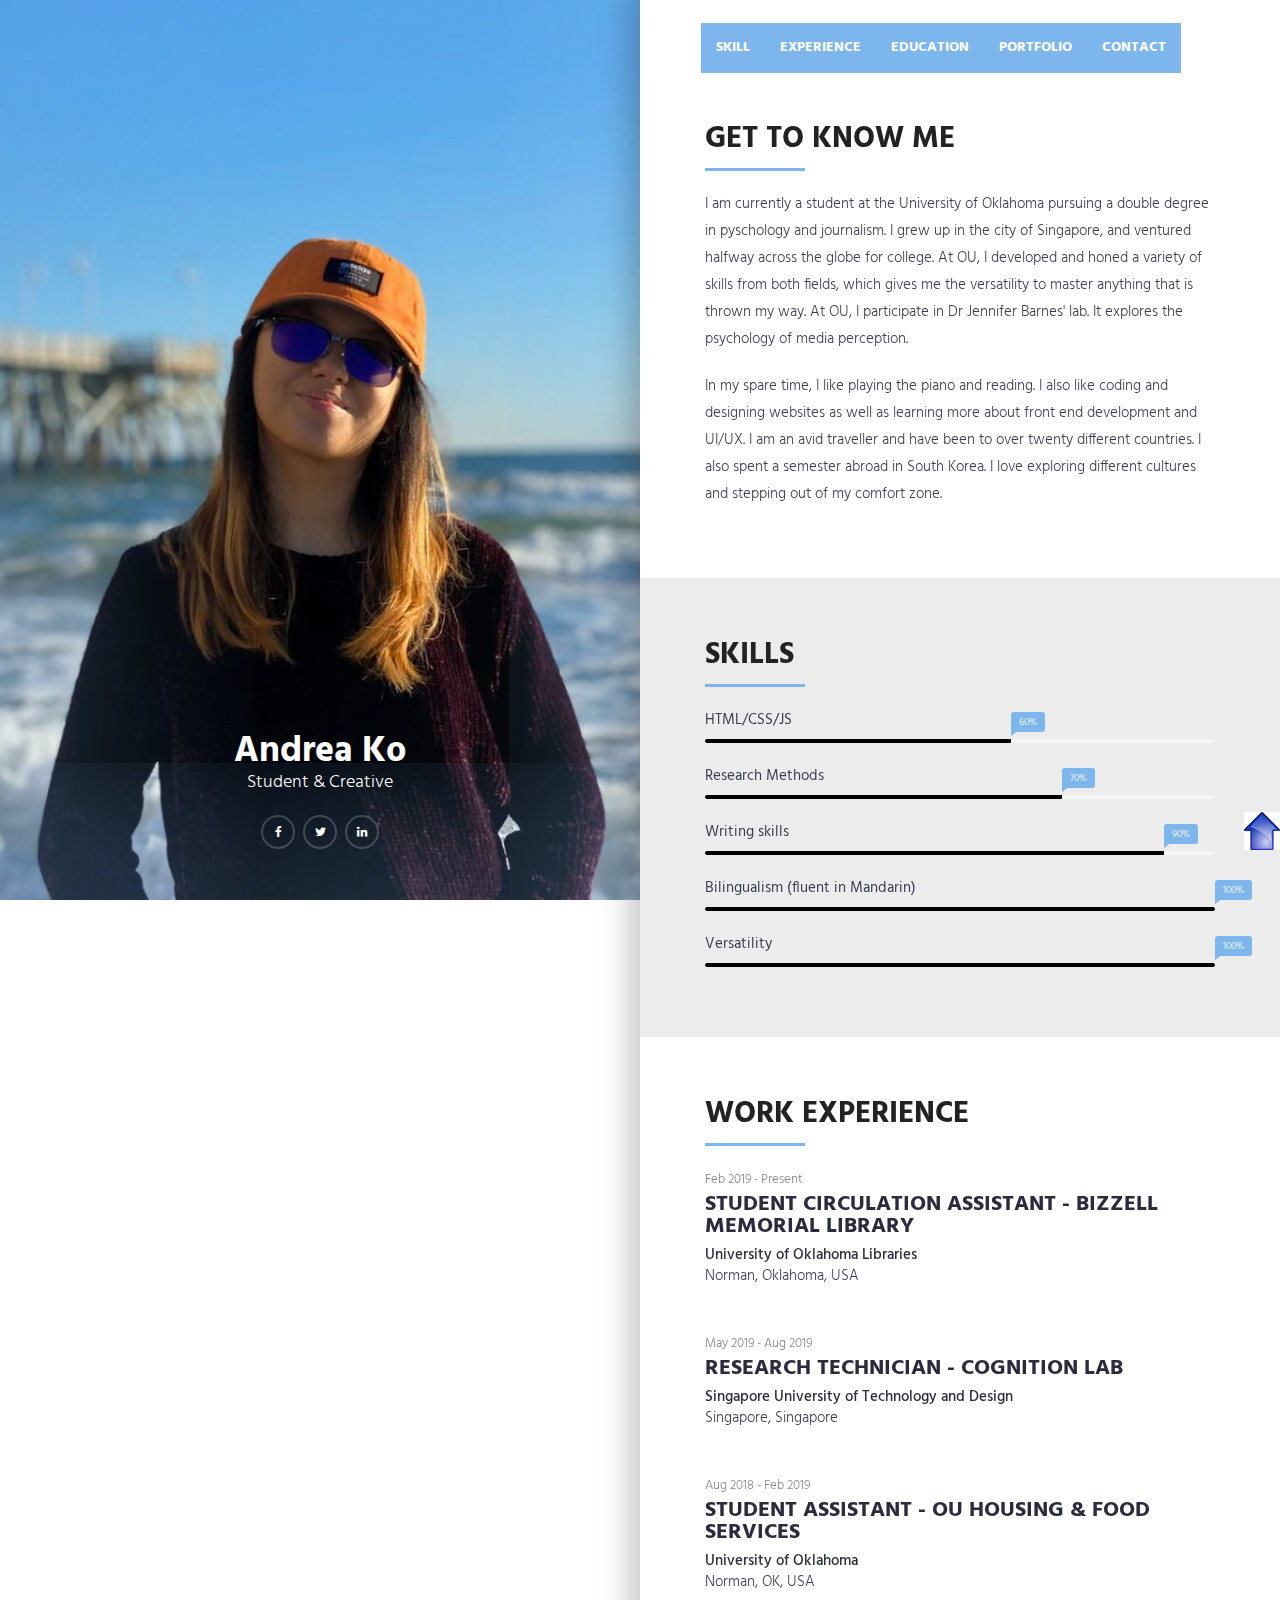
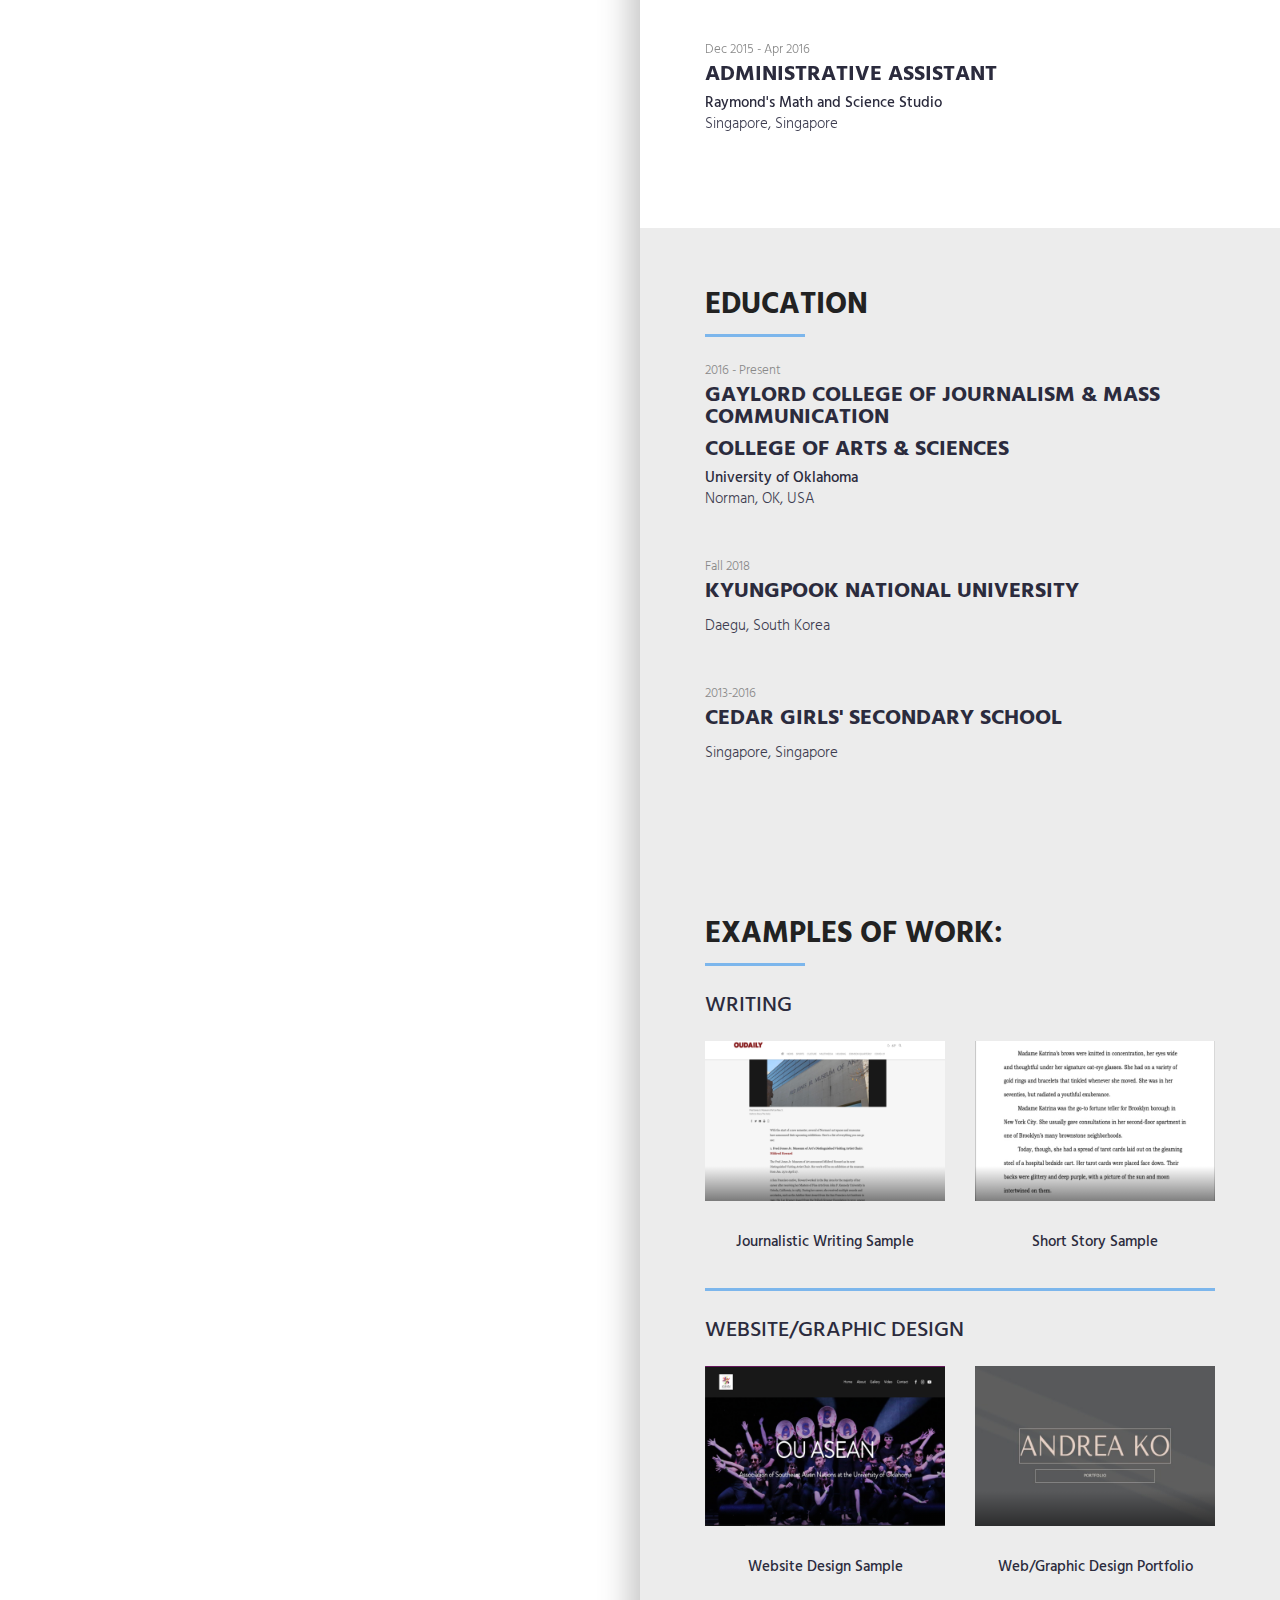
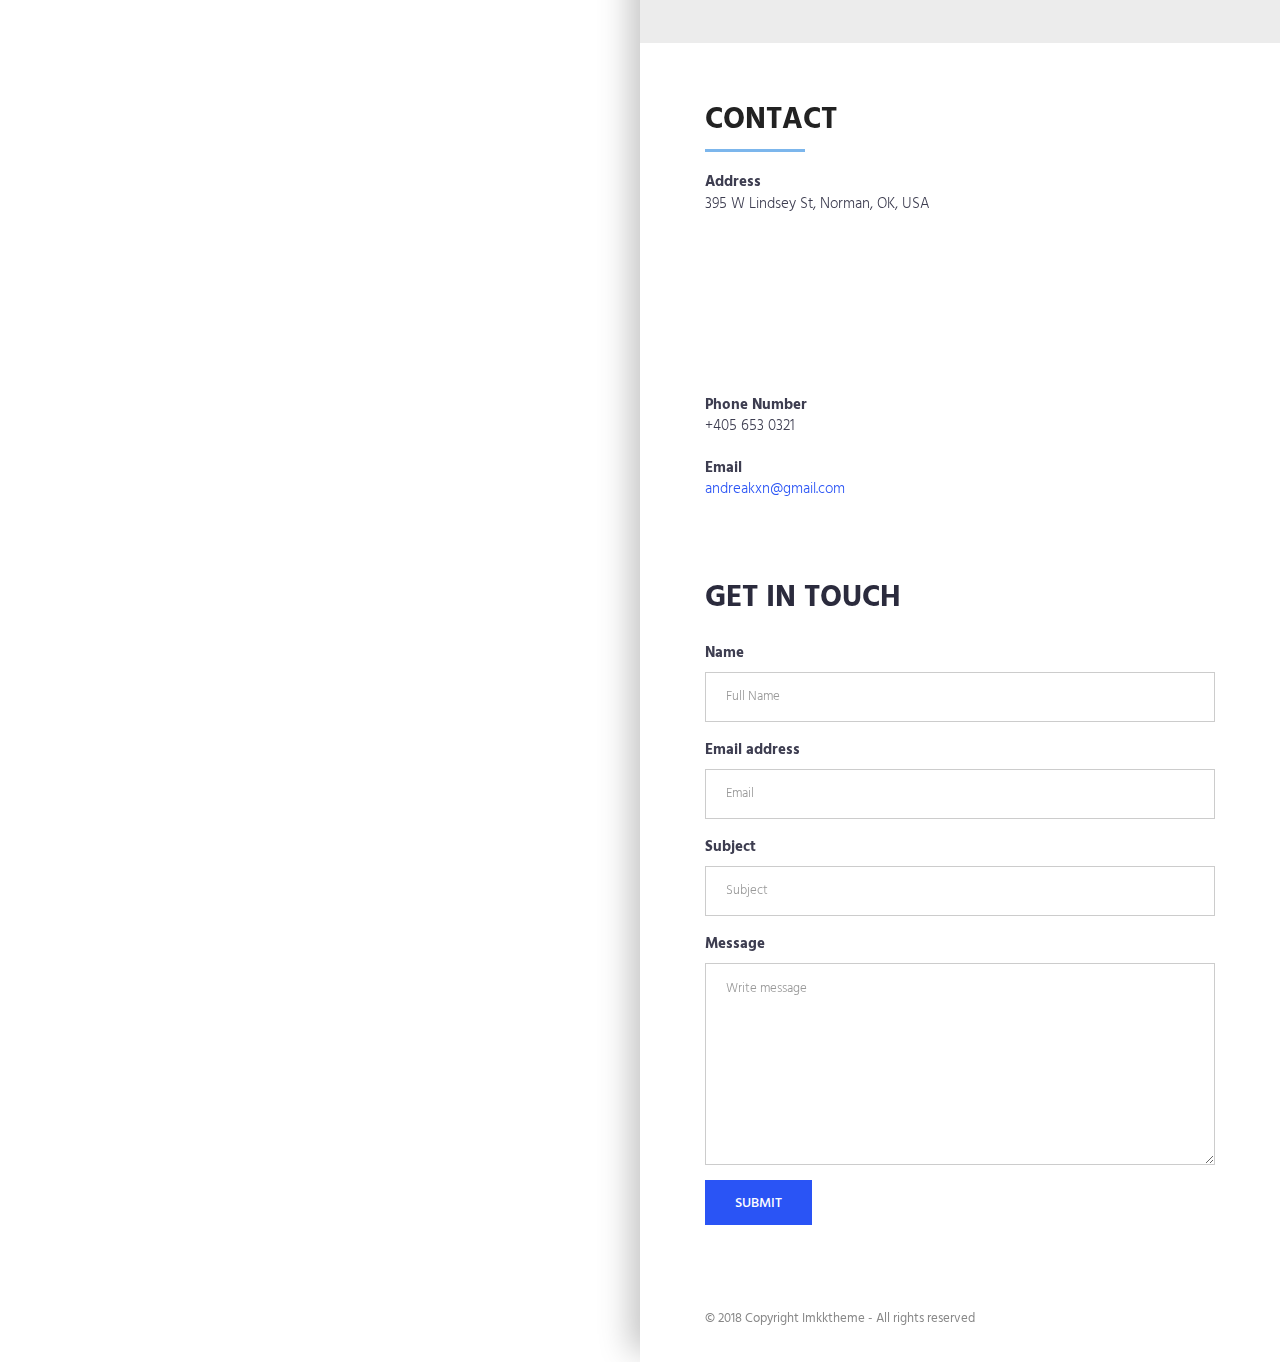
==== index.html @ 39cb8344 "Update index.html" ====
<!DOCTYPE html>
<html>
<head>
    <meta charset="utf-8">
    <meta http-equiv="X-UA-Compatible" content="IE=edge">
    <meta name="viewport" content="width=device-width, initial-scale=1">
    <!-- The above 3 meta tags *must* come first in the head; any other head content must come *after* these tags -->
    <title>Andrea Ko's portfolio</title>

    <link rel="icon" href="images/marvelicon.png" type="image/icon type">

    <!-- web-fonts -->
    <link href="https://fonts.googleapis.com/css?family=Hind:300,400,500,600,700" rel="stylesheet">

    <!-- font-awesome -->
    <link href="css/font-awesome.min1.css" rel="stylesheet">

    <!-- Bootstrap -->
    <link href="css/bootstrap.min1.css" rel="stylesheet">

    <!-- Style CSS -->
    <link href="css/portstyle.css" rel="stylesheet">

    <!-- HTML5 shim and Respond.js for IE8 support of HTML5 elements and media queries -->
    <!-- WARNING: Respond.js doesn't work if you view the page via file:// -->
    <!--[if lt IE 9]>
    <script src="https://oss.maxcdn.com/html5shiv/3.7.2/html5shiv.min.js"></script>
    <script src="https://oss.maxcdn.com/respond/1.4.2/respond.min.js"></script>
    <![endif]-->
</head>
<body id="page-top" data-spy="scroll" data-target=".navbar">
<div id="main-wrapper">
<!-- Page Preloader -->
<div id="preloader">
    <div id="status">
        <div class="status-mes"></div>
    </div>
</div>

<div class="columns-block">
<div class="left-col-block blocks">
    <header class="header">
        <div class="content text-center">
            <h1>Andrea Ko</h1>

            <p class="lead">Student &amp; Creative</p>
            <ul class="social-icon">
                <li><a href="https://www.facebook.com/andreakxn"><i class="fa fa-facebook" aria-hidden="true"></i></a></li>
                <li><a href="https://twitter.com/andreakxn"><i class="fa fa-twitter" aria-hidden="true"></i></a></li>
                <li><a href="www.linkedin.com/in/andreakxn"><i class="fa fa-linkedin" aria-hidden="true"></i></a></li>

            </ul>
        </div>
        <div class="profile-img">
        
        </div>
    </header>
    <!-- .header-->
</div>


<div id="home" class="right-col-block blocks">
<!-- navgation CSS -->
<nav class="navbar navbar-default">
    <!-- mobile button -->
    <div class="navbar-header">
      <button type="button" class="navbar-toggle collapsed" data-toggle="collapse" data-target="#bs-example-navbar-collapse-1">
        <span class="sr-only">Navigation bar</span>
        <span class="icon-bar"></span>
        <span class="icon-bar"></span>
        <span class="icon-bar"></span>
      </button>
    </div>
    <!-- navigation-->
    <div class="collapse navbar-collapse" id="bs-example-navbar-collapse-1">
      <ul class="nav navbar-nav">
        <li><a href="#skill">SKILL</a></li>
        <li><a href="#exp">EXPERIENCE</a></li>
        <li><a href="#edu">EDUCATION</a></li>
        <li><a href="#port">PORTFOLIO</a></li>
        <li><a href="#cont">CONTACT</a></li>
      </ul>
    </div><!-- navigation end -->
</nav>	

<section class="intro section-wrapper" id="about">
    <div class="container-fluid">
        <div class="row">
            <div class="col-md-12">
                <div class="section-title">
                    <h2>get to know ME</h2>
                </div>
            </div>
            <div class="col-md-12">
                <p>I am currently a student at the University of Oklahoma pursuing a double degree in pyschology and journalism. I grew up in the city of Singapore, and ventured halfway across the globe for college. At OU, I developed and honed a variety of skills from both fields, which gives me the versatility to master anything that is thrown my way. At OU, I participate in Dr Jennifer Barnes' lab. It explores the psychology of media perception.<br>
                </p>
            <p>In my spare time, I like playing the piano and reading. I also like coding and designing websites as well as learning more about front end development and UI/UX.
            I am an avid traveller and have been to over twenty different countries. I also spent a semester abroad in South Korea. I love exploring different cultures and stepping out of my comfort zone.<br>               </p>
            </div>
        </div>
    </div>
</section>


<section class="section-wrapper skills-wrapper gray-bg" id="skill">
    <div class="container-fluid">
        <div class="row">
            <div class="col-md-12">
                <div class="section-title">
                    <h2>Skills</h2>
                </div>
            </div>
        </div>
        <!--.row-->
        <div class="row">
            <div class="col-md-12">
                <div class="progress-wrapper">

                    <div class="progress-item">
                        <span class="progress-title">HTML/CSS/JS</span>

                        <div class="progress">
                            <div class="progress-bar" role="progressbar" aria-valuenow="60" aria-valuemin="0"
                                 aria-valuemax="100" style="width: 60%"><span class="progress-percent"> 60%</span>
                            </div>
                        </div>
                        <!-- .progress -->
                    </div>
                    <!-- .skill-progress -->


                    <div class="progress-item">
                        <span class="progress-title">Research Methods</span>

                        <div class="progress">
                            <div class="progress-bar" role="progressbar" aria-valuenow="70" aria-valuemin="0"
                                 aria-valuemax="100" style="width: 70%"><span class="progress-percent"> 70%</span>
                            </div>
                        </div>
                        <!-- /.progress -->
                    </div>
                    <!-- /.skill-progress -->


                    <div class="progress-item">
                        <span class="progress-title">Writing skills</span>

                        <div class="progress">
                            <div class="progress-bar" role="progressbar" aria-valuenow="90" aria-valuemin="0"
                                 aria-valuemax="100" style="width: 90%;"><span class="progress-percent"> 90%</span>
                            </div>
                        </div>
                        <!-- /.progress -->
                    </div>
                    <!-- /.skill-progress -->

                    <div class="progress-item">
                        <span class="progress-title">Bilingualism (fluent in Mandarin)</span>

                        <div class="progress">
                            <div class="progress-bar" role="progressbar" aria-valuenow="100" aria-valuemin="0"
                                 aria-valuemax="100" style="width: 100%;"><span class="progress-percent"> 100%</span>
                            </div>
                        </div>
                        <!-- /.progress -->
                    </div>
                    <!-- /.skill-progress -->
                    <div class="progress-item">
                        <span class="progress-title">Versatility</span>

                        <div class="progress">
                            <div class="progress-bar" role="progressbar" aria-valuenow="100" aria-valuemin="0"
                                 aria-valuemax="100" style="width: 100%;"><span class="progress-percent"> 100%</span>
                            </div>
                        </div>
                        <!-- .progress -->
                    </div>
                    <!-- .skill-progress -->

                </div>
                <!-- /.progress-wrapper -->
            </div>
        </div>
        <!--.row -->
    </div>
    <!-- .container-fluid -->
</section>
<!-- .skills-wrapper -->

<section class="section-wrapper section-experience" id="exp">
    <div class="container-fluid">
        <div class="row">
            <div class="col-md-12">
                <div class="section-title"><h2>Work Experience</h2></div>
            </div>
        </div>
        <!--.row-->
        <div class="row">
            <div class="col-md-12">
                <div class="content-item">
                    <small>Feb 2019 - Present</small>
                    <h3>Student Circulation Assistant - Bizzell Memorial Library</h3>
                    <h4>University of Oklahoma Libraries</h4>

                    <p>Norman, Oklahoma, USA</p>
                </div>
                <!-- .experience-item -->
                <div class="content-item">
                    <small>May 2019 - Aug 2019</small>
                    <h3>Research Technician - Cognition Lab</h3>
                    <h4>Singapore University of Technology and Design</h4>

                    <p>Singapore, Singapore</p>
                </div>
                <!-- .experience-item -->
                <div class="content-item">
                    <small>Aug 2018 - Feb 2019</small>
                    <h3>Student Assistant - OU Housing &amp; Food Services </h3>
                    <h4>University of Oklahoma</h4>

                    <p>Norman, OK, USA</p>
                </div>
                <!-- .experience-item -->
                 <div class="content-item">
                    <small>Dec 2015 - Apr 2016</small>
                    <h3>Administrative Assistant </h3>
                    <h4>Raymond's Math and Science Studio</h4>

                    <p>Singapore, Singapore</p>
                </div>
            </div>
        </div>
        <!--.row-->
    </div>
    <!-- .container-fluid -->

</section>
<!-- .section-experience -->

<section class="section-wrapper section-education gray-bg" id="edu">
    <div class="container-fluid">
        <div class="row">
            <div class="col-md-12">
                <div class="section-title"><h2>Education</h2></div>
            </div>
        </div>
        <!--.row-->
        <div class="row">
            <div class="col-md-12">
                <div class="content-item">
                    <small>2016 - Present</small>
                    <h3>Gaylord College of Journalism &amp; Mass Communication</h3>
                    <h3>College of Arts &amp; Sciences</h3>
                    <h4>University of Oklahoma</h4>

                    <p>Norman, OK, USA</p>
                    
                </div>
              
                <div class="content-item">
                    <small>Fall 2018</small>
                    <h3>Kyungpook National University</h3>

                    <p>Daegu, South Korea</p>
                </div>
                <div class="content-item">
                    <small>2013-2016</small>
                    <h3>Cedar Girls' Secondary School</h3>

                    <p>Singapore, Singapore</p>
                </div>
            </div>
        </div>
        <!--.row-->
    </div>
    <!-- .container-fluid -->

</section>
<!-- .section-education -->



<section class="section-wrapper portfolio-section gray-bg" id="port">
    <div class="container-fluid">
        <div class="row">
            <div class="col-md-12">
                <div class="section-title">
                    <h2>Examples of Work: </h2>
                </div>
                <h3>WRITING</h3>
            </div>
        </div>
        <div class="row">
              <div class="col-md-6">
                <a class="portfolio-item" href="https://tinyurl.com/andreaoudaily" target="_blank">
                    <div class="portfolio-thumb">
                        <img src="images/oudaily.jpg" alt="journalistic writing">
                    </div>

                    <div class="portfolio-info">
                       
                    </div>
                    <!-- portfolio-info -->
                </a>
               <h5 class="caption">Journalistic Writing Sample</h5>
            </div>
            <div class="col-md-6">
                <a class="portfolio-item" href="files/writing%20sample.pdf"
                target="_blank">
                    <div class="portfolio-thumb">
                        <img src="images/writing.jpg" alt="Writing sample">
                    </div>

                    <div class="portfolio-info">
                        
                    </div>
                    
                </a>
                
                <h5 class="caption">Short Story Sample</h5>
                <!-- .portfolio-item -->
            </div>
            
           
            <div class="col-md-12">
             <hr>
                    <h3>WEBSITE/GRAPHIC DESIGN</h3>
                
                </div>
                
           <div class="col-md-6">
                <a class="portfolio-item" href="https://aseanatou.wixsite.com/home" target="_blank">
                    <div class="portfolio-thumb">
                        <img src="images/asean.jpg" alt="ASEAN website">
                    </div>

                    <div class="portfolio-info">
                        
                    </div>
                    <!-- portfolio-info -->
                </a>
               <h5 class="caption">Website Design Sample</h5>
                <!-- .portfolio-item -->
            </div>
            <div class="col-md-6">
                <a class="portfolio-item" href="files/Ko_portfolio.pdf" target="_blank">
                    <div class="portfolio-thumb">
                        <img src="images/portfolio.jpg" alt="portfolio">
                    </div>

                    <div class="portfolio-info">
                        
                    </div>
                    <!-- portfolio-info -->
                </a>
                <h5 class="caption">Web/Graphic Design Portfolio</h5>
                <!-- .portfolio-item -->
            </div>

        </div>
        <!-- /.row -->
    </div>
</section>
<!-- .portfolio -->

<section class="section-contact section-wrapper " id="cont">
    <div class="container-fluid">
        <div class="row">
            <div class="col-md-12">
                <div class="section-title">
                    <h2>Contact</h2>
                </div>
            </div>
        </div>
        <!--.row-->
        <div class="row">
            <div class="col-md-12">
                <address>
                    <strong>Address</strong><br>
                    395 W Lindsey St, Norman, OK, USA
                </address>
                <iframe src="https://www.google.com/maps/embed?pb=!1m18!1m12!1m3!1d3260.0921216039524!2d-97.44726198448237!3d35.20417426359373!2m3!1f0!2f0!3f0!3m2!1i1024!2i768!4f13.1!3m3!1m2!1s0x87b269d43c29be0d%3A0xc02ebf105a6919c!2sGaylord%20College%20of%20Journalism%20and%20Mass%20Communication!5e0!3m2!1sen!2sus!4v1585633961682!5m2!1sen!2sus" width="100%" height="70%" frameborder="0" style="border:0;" allowfullscreen="" aria-hidden="false" tabindex="0"></iframe>
                <address>
                    <strong>Phone Number</strong><br>
                    +405 653 0321
                </address>

                <address>
                    <strong>Email</strong><br>
                    <a href="mailto:andreakxn@gmail.com">andreakxn@gmail.com</a>
                </address>
            </div>
        </div>
        <!--.row-->
        <div class="row">
            <div class="col-md-12">
                <div class="feedback-form">
                    <h2>Get in touch</h2>

                    <form action="mailto:andreakxn@gmail.com" id="contactForm" action="sendemail.php" method="POST">
                        <div class="form-group">
                            <label for="InputName">Name</label>
                            <input type="text" name="name" required class="form-control" id="InputName"
                                   placeholder="Full Name">
                        </div>
                        <div class="form-group">
                            <label for="InputEmail">Email address</label>
                            <input type="email" name="email" required class="form-control" id="InputEmail"
                                   placeholder="Email">
                        </div>
                        <div class="form-group">
                            <label for="InputSubject">Subject</label>
                            <input type="text" name="subject" class="form-control" id="InputSubject"
                                   placeholder="Subject">
                        </div>
                        <div class="form-group">
                            <label for="message-text" class="control-label">Message</label>
                            <textarea class="form-control" rows="4" required name="message" id="message-text"
                                      placeholder="Write message"></textarea>
                        </div>

                        <button type="submit" class="btn btn-primary">Submit</button>
                    </form>
                </div>
                <!-- .feedback-form -->


            </div>
        </div>
    </div>
    <!--.container-fluid-->
</section>
<!--.section-contact-->

<footer class="footer">
    <div class="copyright-section">
        <div class="container-fluid">
            <div class="row">
                <div class="col-md-12">
                    <div class="copytext">&copy; 2018 Copyright Imkktheme - All rights reserved</div>
                </div>
            </div>
            <!--.row-->
        </div>
        <!-- .container-fluid -->
    </div>
    <!-- .copyright-section -->
</footer>
<!-- .footer -->
<div id="top">
    <a href="#home"><img alt="Back to top" src="images/top.png"></a>
</div>
</div>
<!-- .right-col-block -->
</div>
<!-- .columns-block -->
</div>
<!-- #main-wrapper -->

<!-- jquery -->
<script src="js/jquery-2.1.4.min.js"></script>

<!-- Bootstrap -->
<script src="js/bootstrap.min.js"></script>
<script src="js/scripts.js"></script>
</body>
</html>
---- css/portstyle.css ----
/*
Template Name: Online CV
Description: HTML5 / CSS3 One Page
Version: 1.0
Author: imkktheme
*/

/*------------------------------------------------------------------*/

body {
    font-family : 'Hind', sans-serif;
    font-size   : 15px;
    line-height : 1.8em;
    color       : #3d3d50;
    font-weight : 300;
    background  : #ffffff;
    }

/* --------------------------------------
 * Global Typography
 *------------------------------------------*/

h1, h2, h3, h4, h5, h6 {
    margin : 0 0 15px;
    color  : #2b2b3d;
    }

h1 {
    font-size   : 36px;
    line-height : 1.8em;
    font-weight : 700;
    }

h2 {
    font-size   : 30px;
    line-height : 1.8em;
    font-weight : 700;
	text-transform:uppercase;
    }

h3 {
    font-size   : 22px;
    line-height : 1.8em;
    font-weight : 500;
    }

h4 {
    font-size   : 15px;
    line-height : 1.8em;
    font-weight : 500;
    }

h5 {
    font-size   : 15px;
    line-height : 1.5em;
    font-weight : 500;
    }

h6 {
    font-size   : 15px;
    line-height : 1.5em;
    }
.caption {
    
    color: #2b2b3d;
    text-align: center;
    position: relative;
}

hr{
    border-top: 3px solid #7CB6EC;
}
/* --------------------------------------
 * LINK STYLE
 *------------------------------------------*/
a {
    color              : #2a54f5;
    text-decoration    : none;
    -webkit-transition : all 0.3s ease 0s;
    -moz-transition    : all 0.3s ease 0s;
    -o-transition      : all 0.3s ease 0s;
    transition         : all 0.3s ease 0s;
    }

a,
a:active,
a:focus,
a:active {
    text-decoration : none;
    outline         : none
    }

a:hover,
a:focus {
    text-decoration : none;
    color           : #2a54f5;
    }

p {
    margin-bottom : 20px;
    }

ul {
    margin     : 0;
    padding    : 0;
    list-style : none;
    }

/*------------------
 * Button Style
 *------------------*/
.btn {
    padding        : 14px 30px 11px;
    margin-bottom  : 0;
    font-size      : 14px;
    font-weight    : 500;
    border-radius  : 0;
    border         : 0;
    text-transform : uppercase;
    }

.btn-lg {
    font-weight : 700;
    font-size   : 24px;
    padding     : 15px 30px;
    }

/*btn-primary*/
.btn-primary {
    background-color : #2a54f5;
    }

.btn-primary:hover,
.btn-primary:focus,
.btn-primary:active:focus {
    background : #1e3eb5;
    }

/*btn-default*/
.btn-default {
    color            : #2a54f5;
    background-color : transparent;
    border           : 2px solid #2a54f5;
    }

.btn-default:hover,
.btn-default:focus,
.btn-default:active:focus {
    background   : #2a54f5;
    color        : #ffffff;
    border-color : #2a54f5;
    }

button:focus,
.btn:focus,
.btn:active:focus {
    outline : none;
    }

/* --------------------
 * Column Block
 * -------------------*/

.columns-block {
    flex-wrap         : wrap;
    display           : -webkit-box;
    display           : -moz-box;
    display           : -ms-flexbox;
    display           : -webkit-flex;
    display           : flex;
    -webkit-flex-flow : row wrap;
    justify-content   : space-around;
    }

.blocks {
    box-sizing : border-box;
    }

.left-col-block {
    width      : 50%;
    text-align : center;
    overflow   : hidden;
    position   : fixed;
    left       : 0;
    }

.right-col-block {
    width      : 50%;
    position   : absolute;
    right      : 0;
    box-shadow : -10px -10px 30px rgba(0, 0, 0, 0.23);
    }

@media (max-width : 600px) {
    .left-col-block {
        width    : 100%;
        position : relative;
        }

    .right-col-block {
        width      : 100%;
        position   : relative;
        box-shadow : none;
        }
    }

/* --------------------
 * Section Background
 * -------------------*/

.gray-bg {
    background-color : #ececec;
    }

/* --------------------
 *  main Wrapper
 * -------------------*/
#main-wrapper {
    background : #ffffff;
    overflow   : hidden;
    }

/*-------------------
 * Section Wrapper
 *-------------------*/
.section-wrapper {
    padding : 50px;
    }

@media (max-width : 480px) {
    .section-wrapper {
        padding : 30px 20px;
        }
    }

/*---------------------------
* Section Title
*---------------------------*/
.section-title {
    margin-bottom : 15px;
	position      : relative;
    }

.section-title h2 {
    margin-bottom : 25px;
    color         : #222;
    }
.section-title h2:after {
    width: 100px;
    height: 3px;
    position: absolute;
    text-align: center;
    bottom: -5px;
    left: 0;
    margin: 0px;
    z-index: 1;
    content: '';
	background-color: #7CB6EC;
    }

/*-----------------------------
 * NAVIGATION & HEADER STYLE
 *-------------------------------*/

.header {
    padding        : 0;
    margin         : 0;
    height         : 100vh;
    vertical-align : middle;
    position       : relative;
    }

.header .profile-img {
    position            : absolute;
    top                 : 0;
    left                : 0;
    z-index             : -1;
    width               : 100%;
    height              : 100%;
    background-image    : url(../images/profile-img.jpg);
    background-size     : cover;
    background-position : center top;
    box-shadow: inset 0px 0px 1000px 30px rgba(124, 182, 236, 0.5);
    }

.header .profile-img:before {
    content    : "";
    position   : absolute;
    left       : 0;
    top        : 0;
    right      : 0;
    bottom     : 0;

    );

    }

.header .content {
    position : absolute;
    bottom   : 0;
    left     : 0;
    right    : 0;
    width    : 100%;
    margin   : 0 auto;
    padding  : 8%;
    }

.header .content h1 {
    font-size   : 36px;
    color       : #ffffff;
    line-height : 1;
    margin      : 0;
    }

.header .content p {
    font-size : 18px;
    color     : #ffffff;
    }

.header .btn {
    margin-top : 40px;
    }

.header .content .social-icon {
    margin  : 0;
    padding : 0;
    display : block;
    }

.header .content .social-icon li {
    display : inline-block;
    margin  : 0 2px;
    }

.header .content .social-icon li a {
    display       : block;
    font-size     : 12px;
    color         : #ffffff;
    width         : 34px;
    height        : 34px;
    line-height   : 33px;
    text-align    : center;
    border-radius : 100%;
    border        : 2px solid rgba(255, 255, 255, .2);
    }

.header .content .social-icon li a:hover {
    border-color : #ffffff;
    }

@media (max-width : 600px) {
    .header .profile-img {
        z-index : 1;
        }

    .header .content {
        z-index : 2;
        }
    }

/*-------------------
 * Intro
 *-------------------*/

.intro {
    }

/*-------------------
 * Skills Progressbar
 *-------------------*/

.progress-item {
    position : relative;
    }

.progress-item .progress-title {
    font-size     : 15px;
    font-weight   : 400;
    display       : inline-block;
    margin-bottom : 5px;
    }

.progress-item .progress {
    height        : 4px;
    box-shadow    : none;
    border-radius : 5px;
    }

.progress-item .progress-bar {
    background-color : #000;
    box-shadow       : none;
    text-align       : right;
    }

.progress-item .progress-percent {
    font-size        : 10px;
    background-color : #7CB6EC;
    position         : absolute;
    top              : 5px;
    padding          : 0 8px;
    border-radius    : 3px;
    }

.progress-item .progress-percent::before {
    content      : "";
    position     : absolute;
    left         : 0;
    bottom       : -4px;
    border-top   : 6px solid #7CB6EC;
    border-right : 8px solid transparent;
    }

/*-------------------
 * Navigation
 *-------------------*/

nav.navbar-default{
	background-color:#fff;
	border-color:#fff;
	font-size:14px;
	font-weight: 700;
	margin:22px 0 -12px 60px;
	padding:0px;
	}

.navbar-collapse{
	padding:0px !important;
	}
nav li a{
	color:#fff !important;
	background-color:#7CB6EC !important;
	}

nav li a:hover{
	color:#fff !important;
	background-color:#7CB6EC !important;
	}

@media (max-width : 767px) {
nav.navbar-default{
		margin:0px;
		}
.navbar-nav{
	margin:0px;
	}
}
/*-------------------
 * Portfolio
 *-------------------*/

.portfolio-item {
    position      : relative;
    display       : block;
    margin-bottom : 30px;
    }

.portfolio-item .portfolio-thumb img {
    height    : auto;
    display   : block;
    max-width : 100%;
    }

.portfolio-item .portfolio-info {
    position   : absolute;
    bottom     : 0;
    padding    : 30px 15px 5px;
    width      : 100%;
    background : -webkit-linear-gradient(
            top,
            transparent 0%,
            rgba(0, 0, 0, 0.5) 100%
    );
    }

.portfolio-item .portfolio-info h3 {
    margin      : 0;
    line-height : 1;
    color       : #ffffff;
    }

.portfolio-item .portfolio-info small {
    color : #ffffff;
    }

.portfolio-item:hover .portfolio-info {
    background : -webkit-linear-gradient(
            top,
            transparent 0%,
            rgba(124, 182, 236, 0.5) 100%
     
    );
    }

/*-------------------
 * Content Item
 *-------------------*/

.content-item {
    margin-bottom : 40px;
    }

.content-item h3 {
    margin         : 0 0 10px;
    line-height    : 1;
    font-weight    : bold;
    text-transform : uppercase;
    }

.content-item h4 {
    margin      : 0;
    line-height : 1;
    }

.content-item small {
    color : #888888;
    }

/*-------------------
 * Contact
 *-------------------*/

.feedback-form {
    margin-top : 50px;
    }

/*-------------------
 * Form Style
 *-------------------*/
.form-control {
    height        : 50px;
    padding       : 0 20px;
    font-size     : 13px;
    line-height   : 50px;
    color         : #969595;
    border        : 1px solid #cccccc;
    border-radius : 0;
    box-shadow    : none;
    box-sizing    : border-box;
    }

.form-control:focus,
.form-control:active {
    box-shadow : none;
    }

/* --------------------------------------------
 *   Footer
 *---------------------------------------------- */

/* Copyright */

.footer {
    padding : 30px 50px;
    }

.footer .copyright-section {
    font-size : 13px;
    color     : #888888;

    }

.footer .copyright-section .copytext {
    font-weight : 400;
    display     : block;
    }

@media (max-width : 480px) {
    .footer {
        padding : 10px 20px;
        }
    }

/* ====================
 * Preloader
 * ====================*/
#preloader {
    background : #212121;
    bottom     : 0;
    left       : 0;
    position   : fixed;
    right      : 0;
    top        : 0;
    z-index    : 9999;
    }

#status,
.status-mes {
    background-image    : url(../images/6.gif);
    background-position : center;
    background-repeat   : no-repeat;
    height              : 200px;
    left                : 50%;
    margin              : -100px 0 0 -100px;
    position            : absolute;
    top                 : 50%;
    width               : 200px;
    }

.status-mes {
    background : none;
    left       : 0;
    margin     : 0;
    text-align : center;
    top        : 65%;
    }

#top{
    position: fixed;
    bottom: 50px;
    right: 0px;
    width: 36px;
    height: 38px;
}
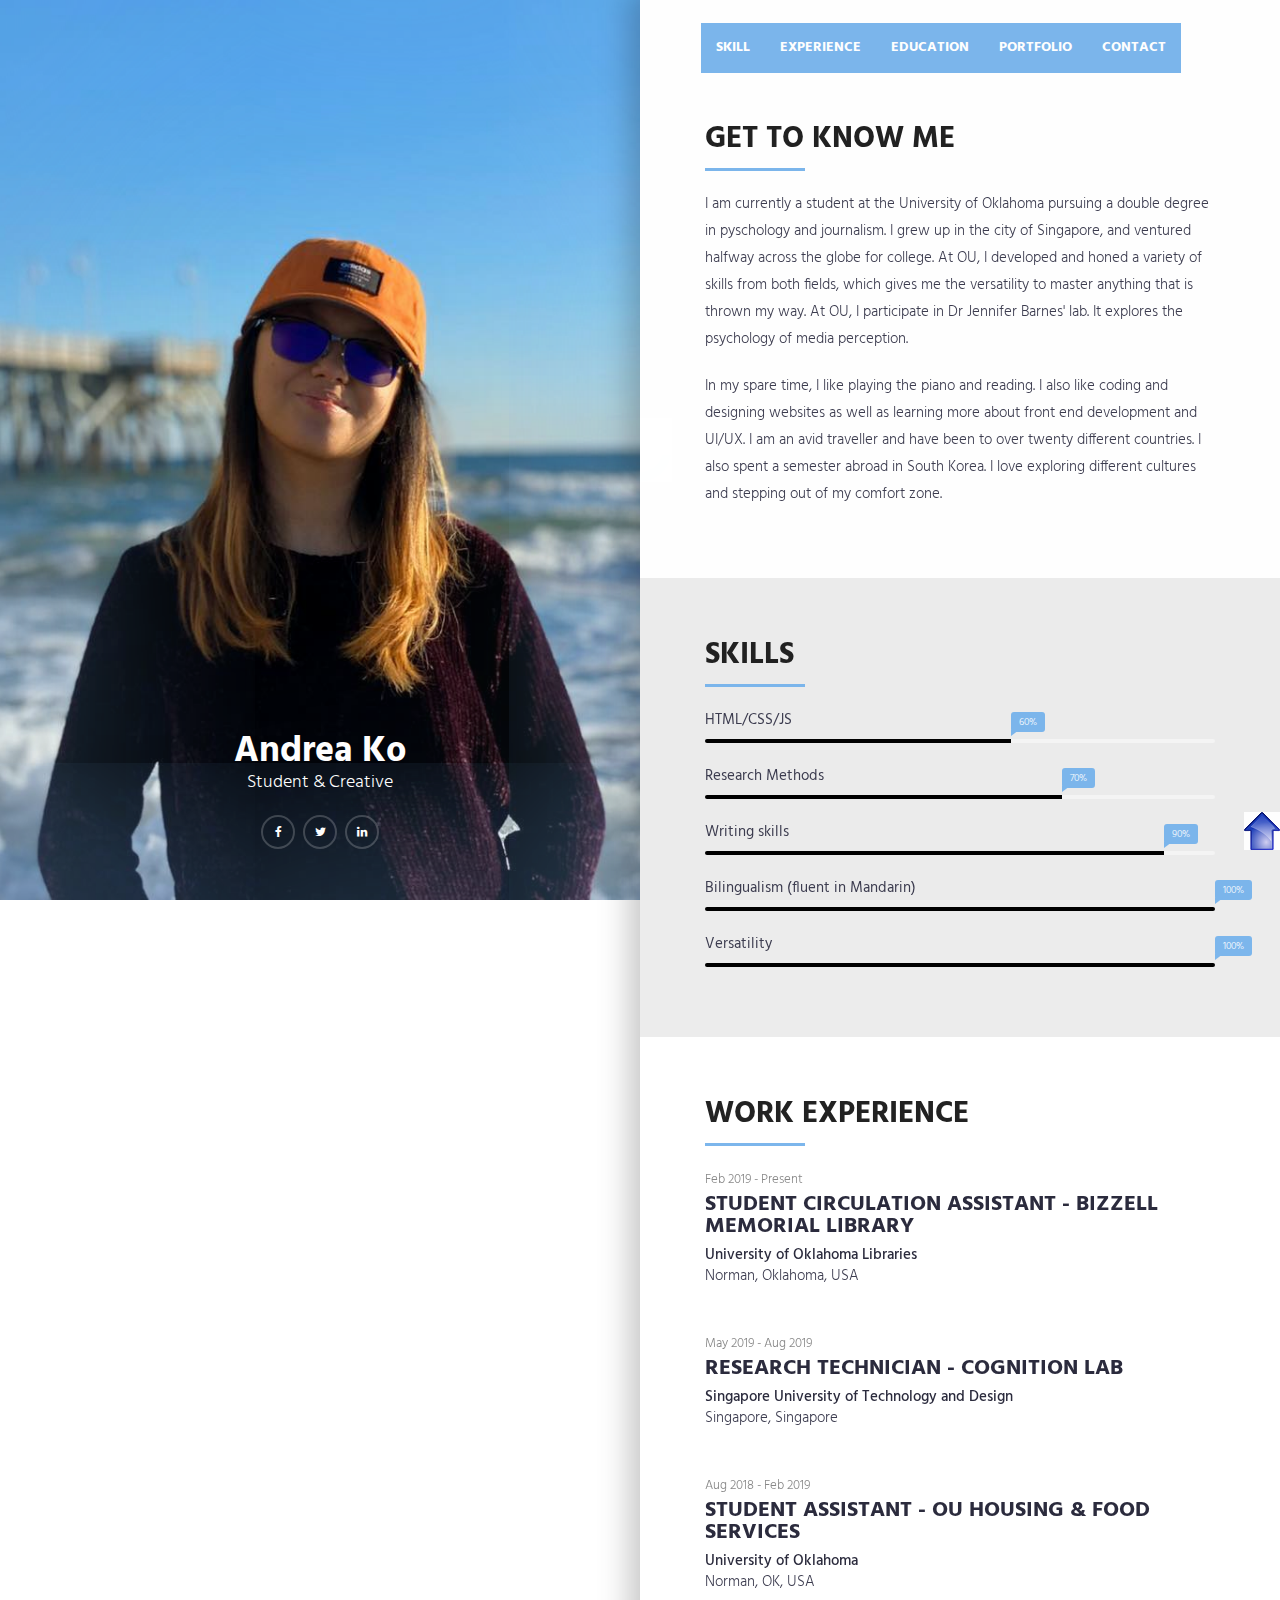
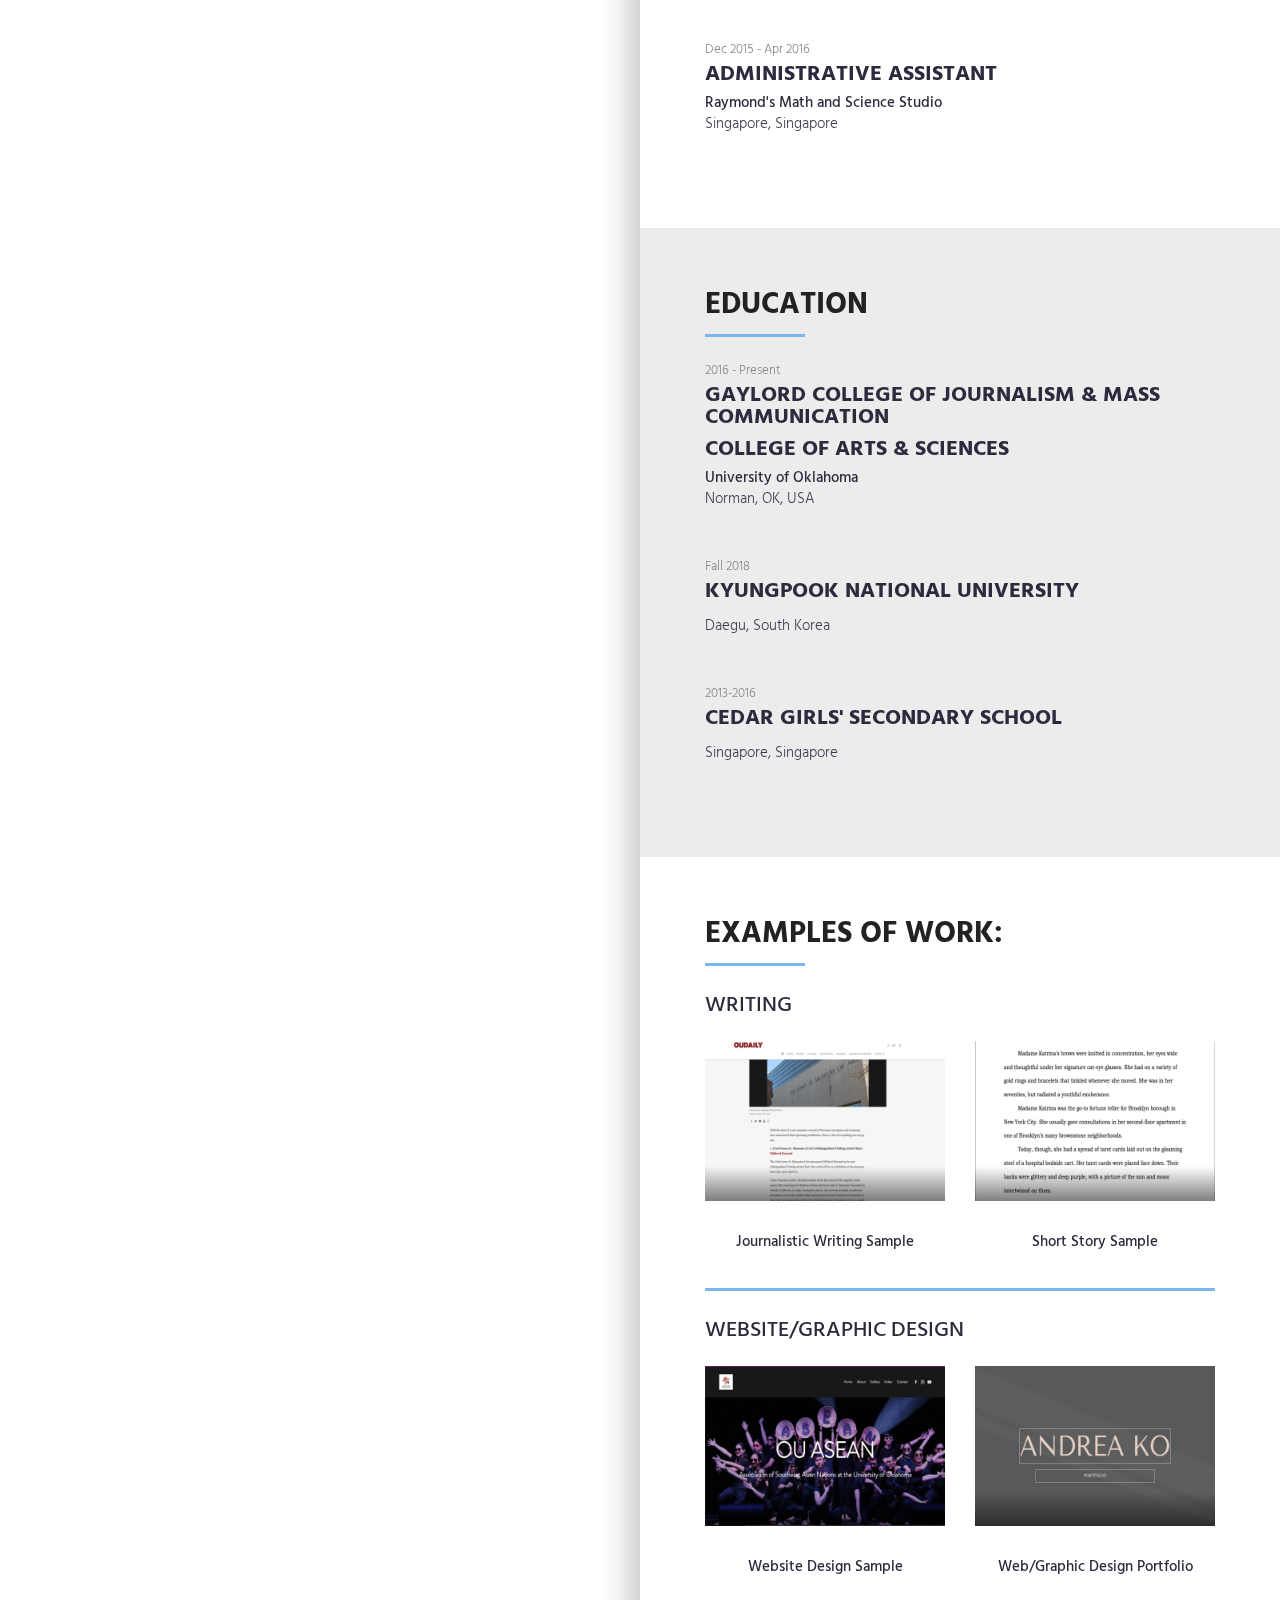
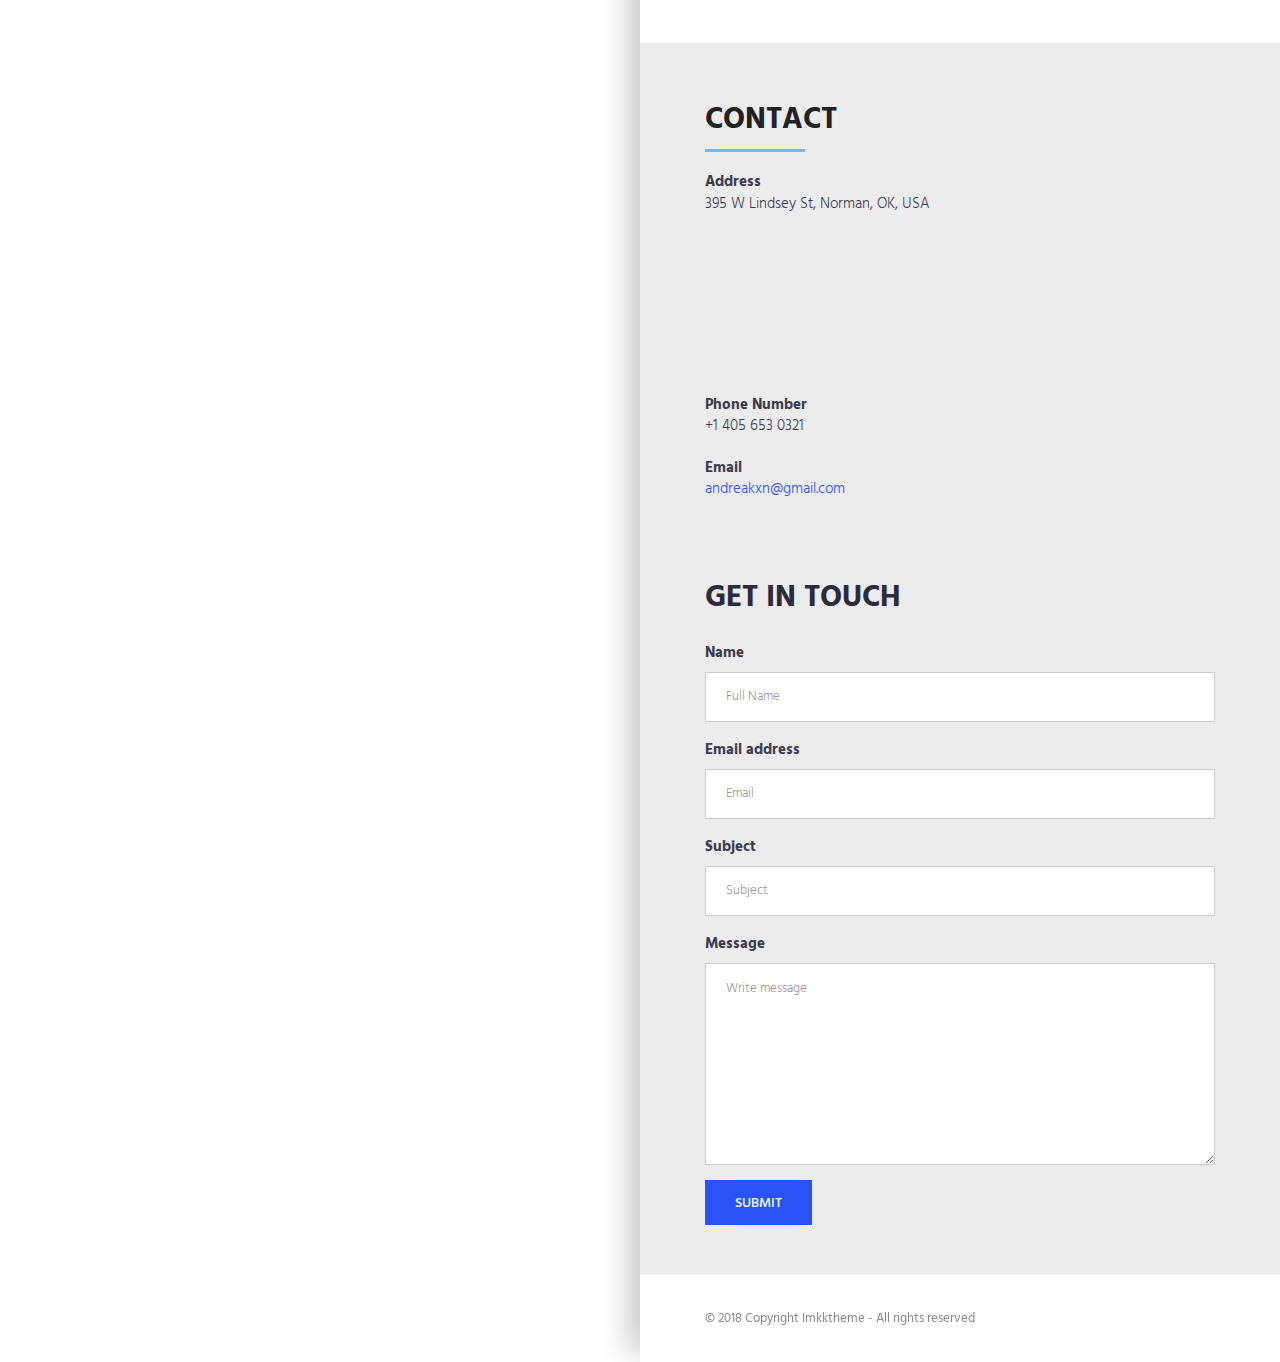
==== commit 9f0b5fb5: "Update index.html" ====
--- a/index.html
+++ b/index.html
@@ -146,7 +146,7 @@
                         <span class="progress-title">Writing skills</span>
 
                         <div class="progress">
-                            <div class="progress-bar" role="progressbar" aria-valuenow="90" aria-valuemin="0"
+                            <div class="progress-bar" role="progressbar" aria-valuenow="75" aria-valuemin="0"
                                  aria-valuemax="100" style="width: 90%;"><span class="progress-percent"> 90%</span>
                             </div>
                         </div>
@@ -158,7 +158,7 @@
                         <span class="progress-title">Bilingualism (fluent in Mandarin)</span>
 
                         <div class="progress">
-                            <div class="progress-bar" role="progressbar" aria-valuenow="100" aria-valuemin="0"
+                            <div class="progress-bar" role="progressbar" aria-valuenow="90" aria-valuemin="0"
                                  aria-valuemax="100" style="width: 100%;"><span class="progress-percent"> 100%</span>
                             </div>
                         </div>
@@ -280,7 +280,7 @@
 
 
 
-<section class="section-wrapper portfolio-section gray-bg" id="port">
+<section class="section-wrapper portfolio-section" id="port">
     <div class="container-fluid">
         <div class="row">
             <div class="col-md-12">
@@ -363,7 +363,7 @@
 </section>
 <!-- .portfolio -->
 
-<section class="section-contact section-wrapper " id="cont">
+<section class="section-contact section-wrapper gray-bg" id="cont">
     <div class="container-fluid">
         <div class="row">
             <div class="col-md-12">
@@ -382,7 +382,7 @@
                 <iframe src="https://www.google.com/maps/embed?pb=!1m18!1m12!1m3!1d3260.0921216039524!2d-97.44726198448237!3d35.20417426359373!2m3!1f0!2f0!3f0!3m2!1i1024!2i768!4f13.1!3m3!1m2!1s0x87b269d43c29be0d%3A0xc02ebf105a6919c!2sGaylord%20College%20of%20Journalism%20and%20Mass%20Communication!5e0!3m2!1sen!2sus!4v1585633961682!5m2!1sen!2sus" width="100%" height="70%" frameborder="0" style="border:0;" allowfullscreen="" aria-hidden="false" tabindex="0"></iframe>
                 <address>
                     <strong>Phone Number</strong><br>
-                    +405 653 0321
+                    +1 405 653 0321
                 </address>
 
                 <address>
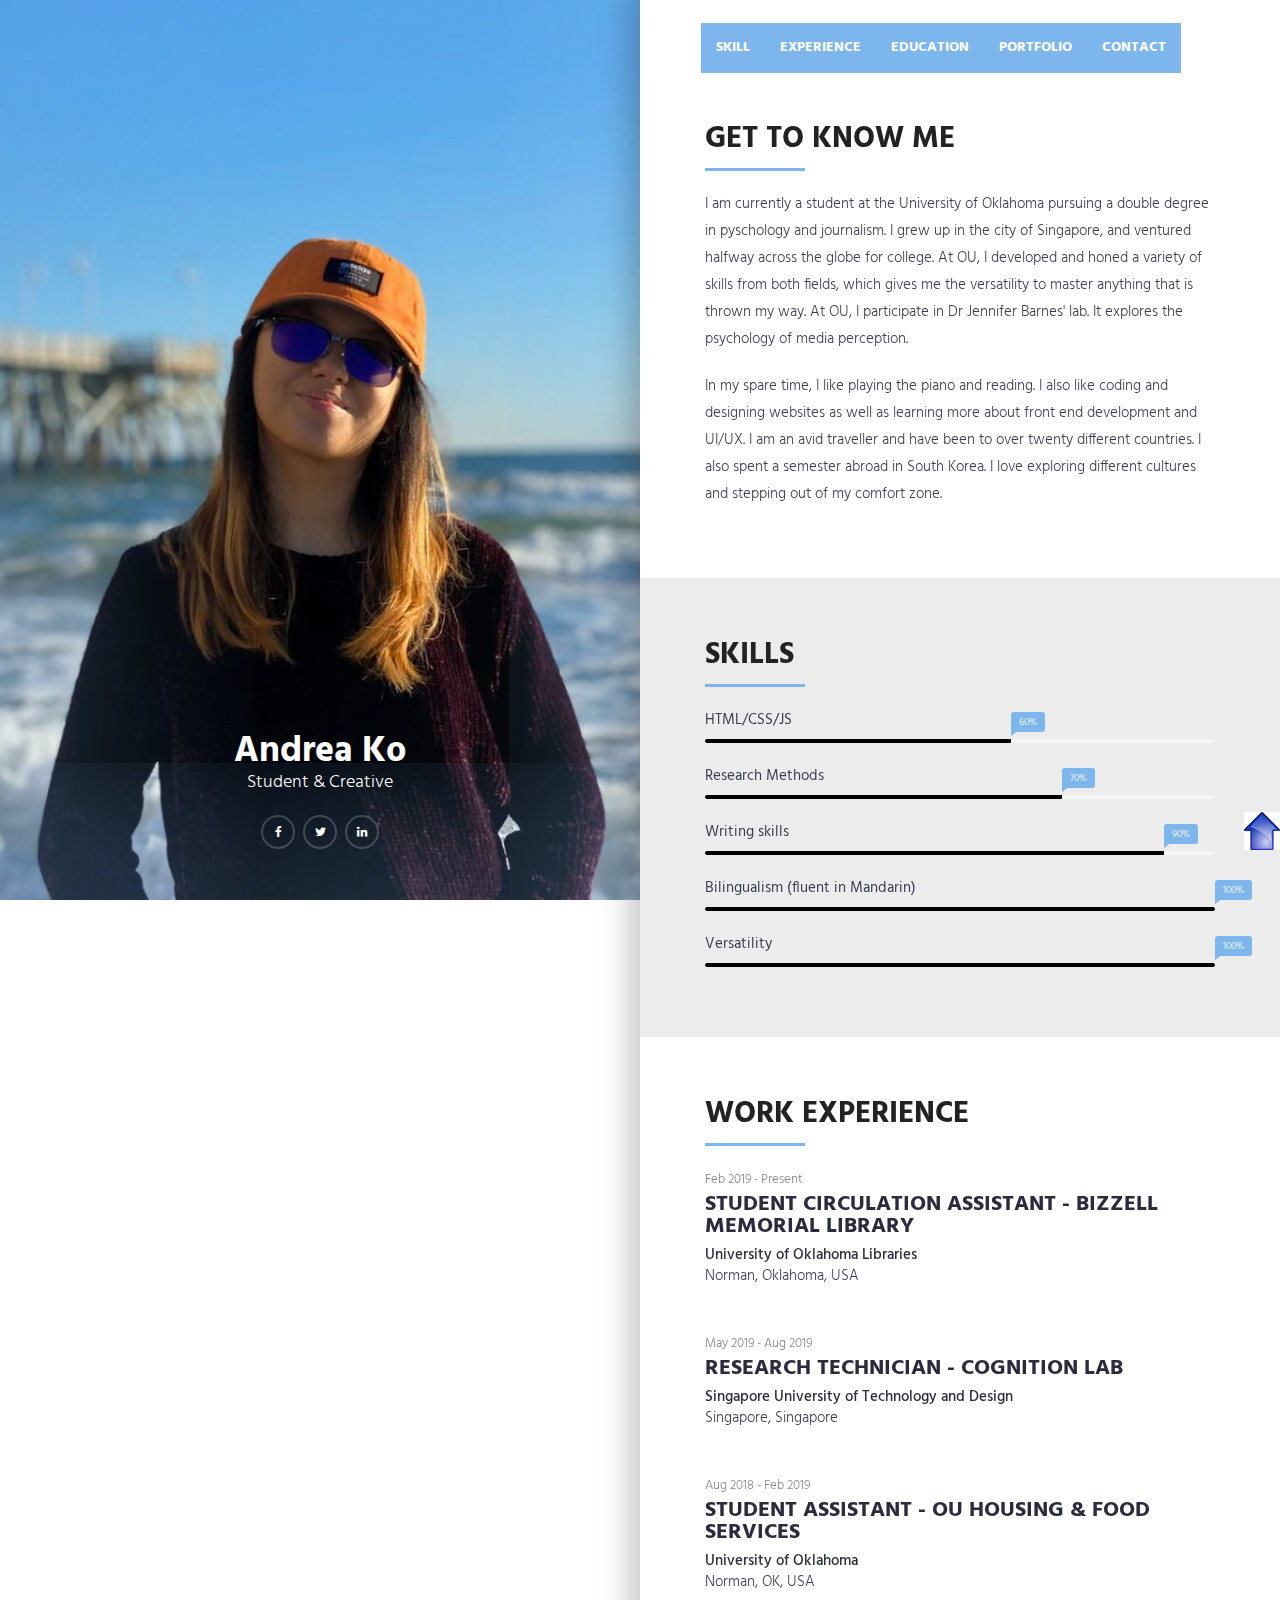
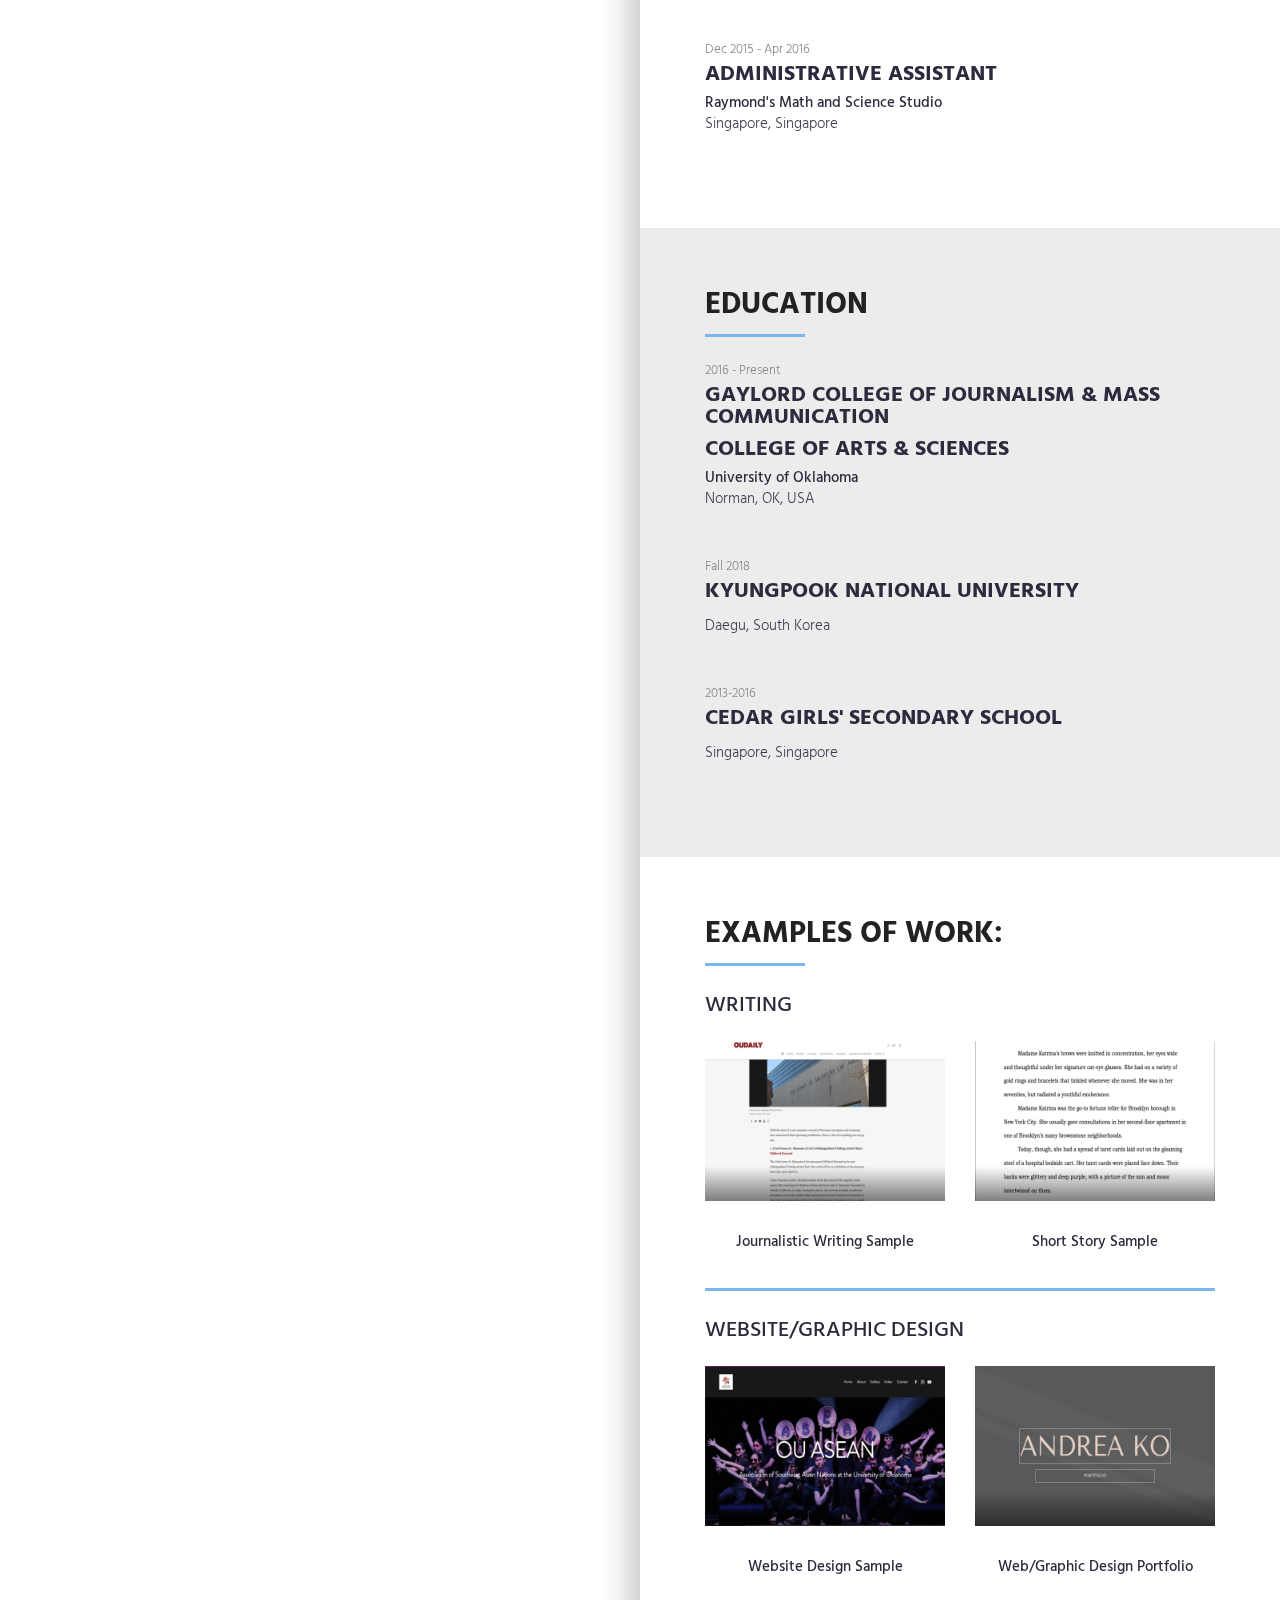
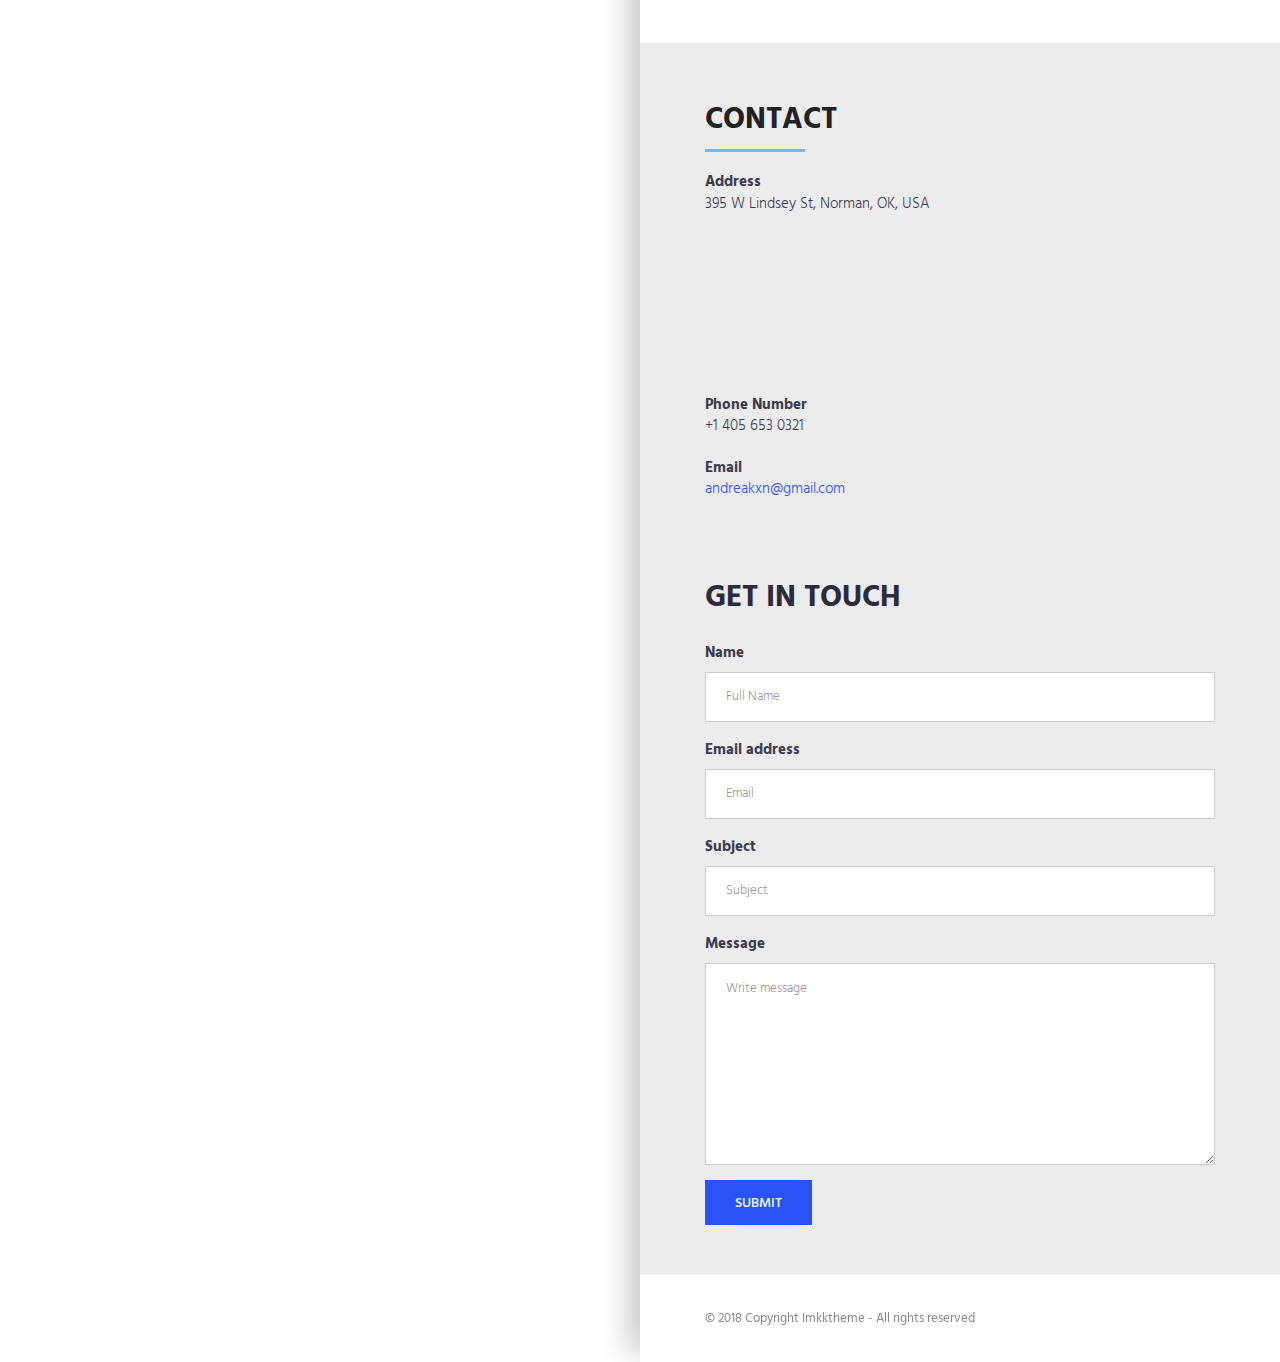
==== commit db034675: "Merge branch 'main' of https://github.com/andreakxn/andreakxn.github.io into main" ====
--- a/index.html
+++ b/index.html
@@ -146,7 +146,7 @@
                         <span class="progress-title">Writing skills</span>
 
                         <div class="progress">
-                            <div class="progress-bar" role="progressbar" aria-valuenow="75" aria-valuemin="0"
+                            <div class="progress-bar" role="progressbar" aria-valuenow="90" aria-valuemin="0"
                                  aria-valuemax="100" style="width: 90%;"><span class="progress-percent"> 90%</span>
                             </div>
                         </div>
@@ -158,7 +158,7 @@
                         <span class="progress-title">Bilingualism (fluent in Mandarin)</span>
 
                         <div class="progress">
-                            <div class="progress-bar" role="progressbar" aria-valuenow="90" aria-valuemin="0"
+                            <div class="progress-bar" role="progressbar" aria-valuenow="100" aria-valuemin="0"
                                  aria-valuemax="100" style="width: 100%;"><span class="progress-percent"> 100%</span>
                             </div>
                         </div>
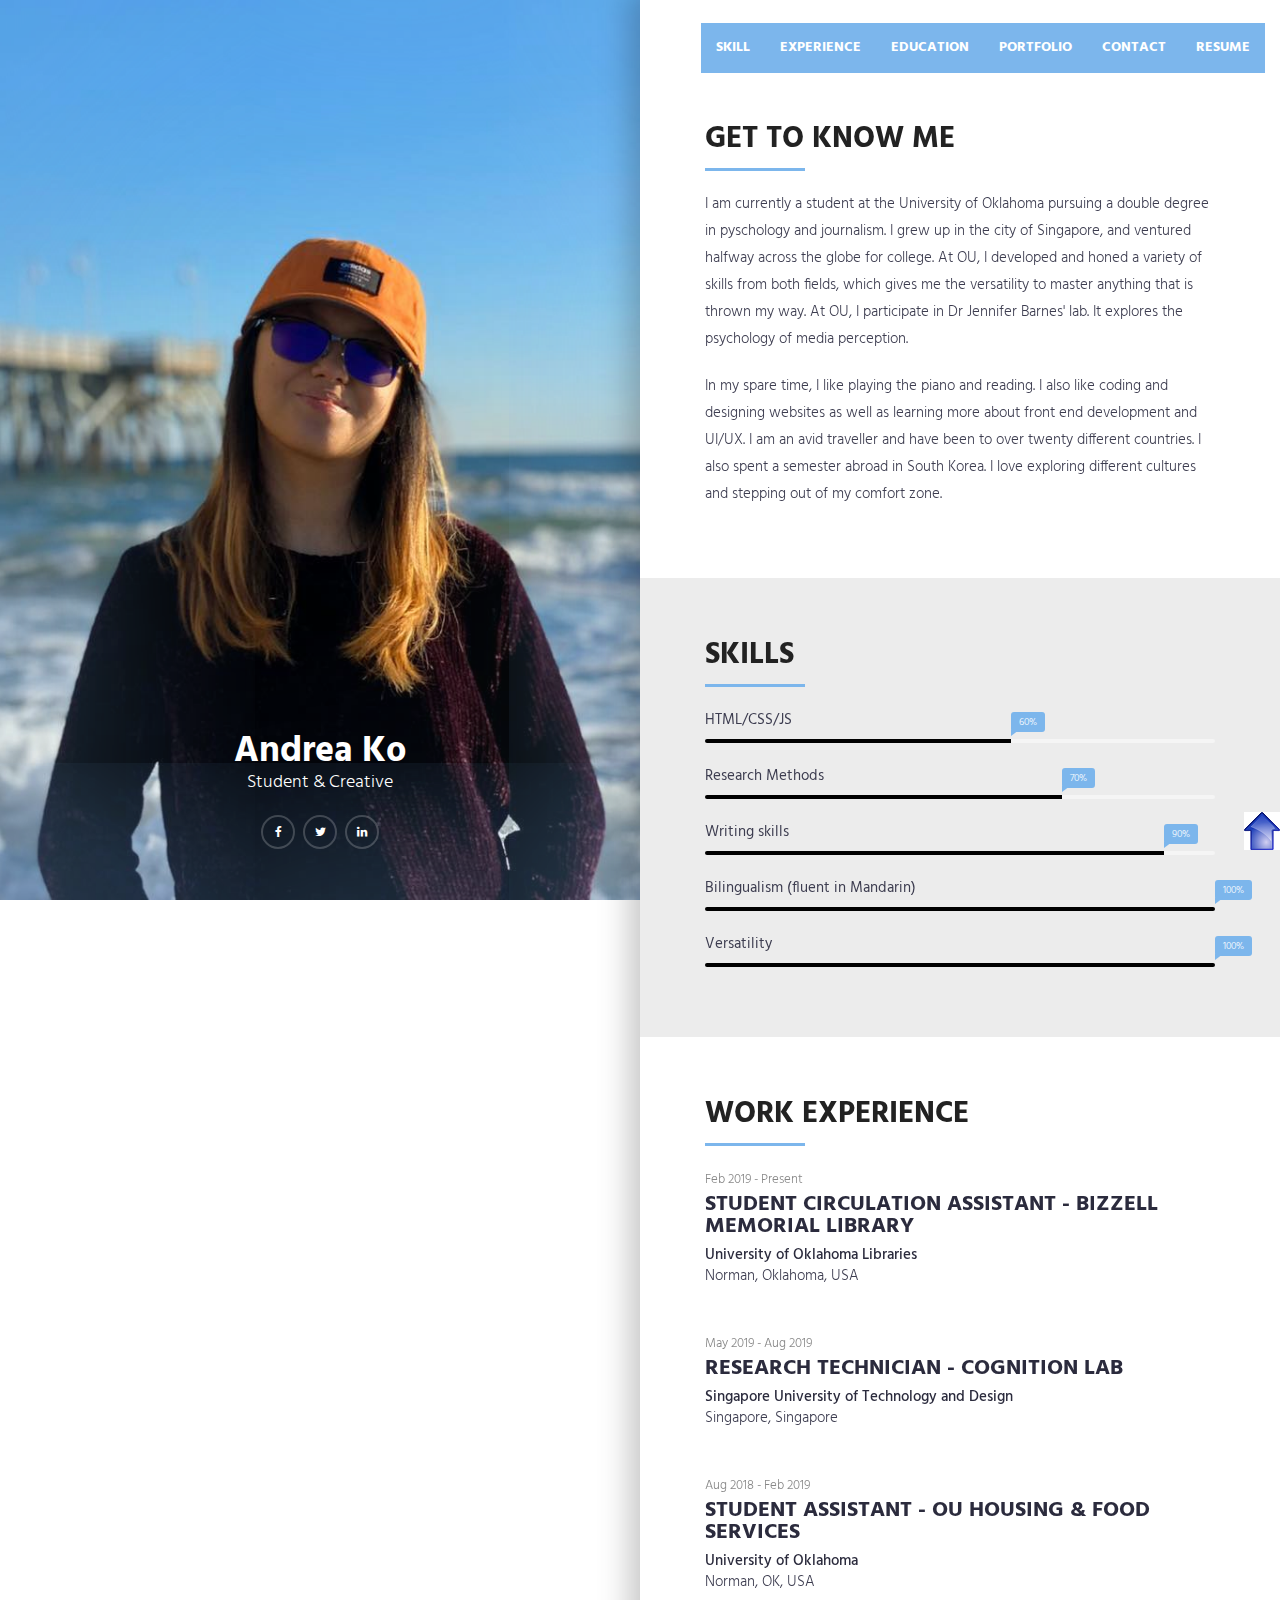
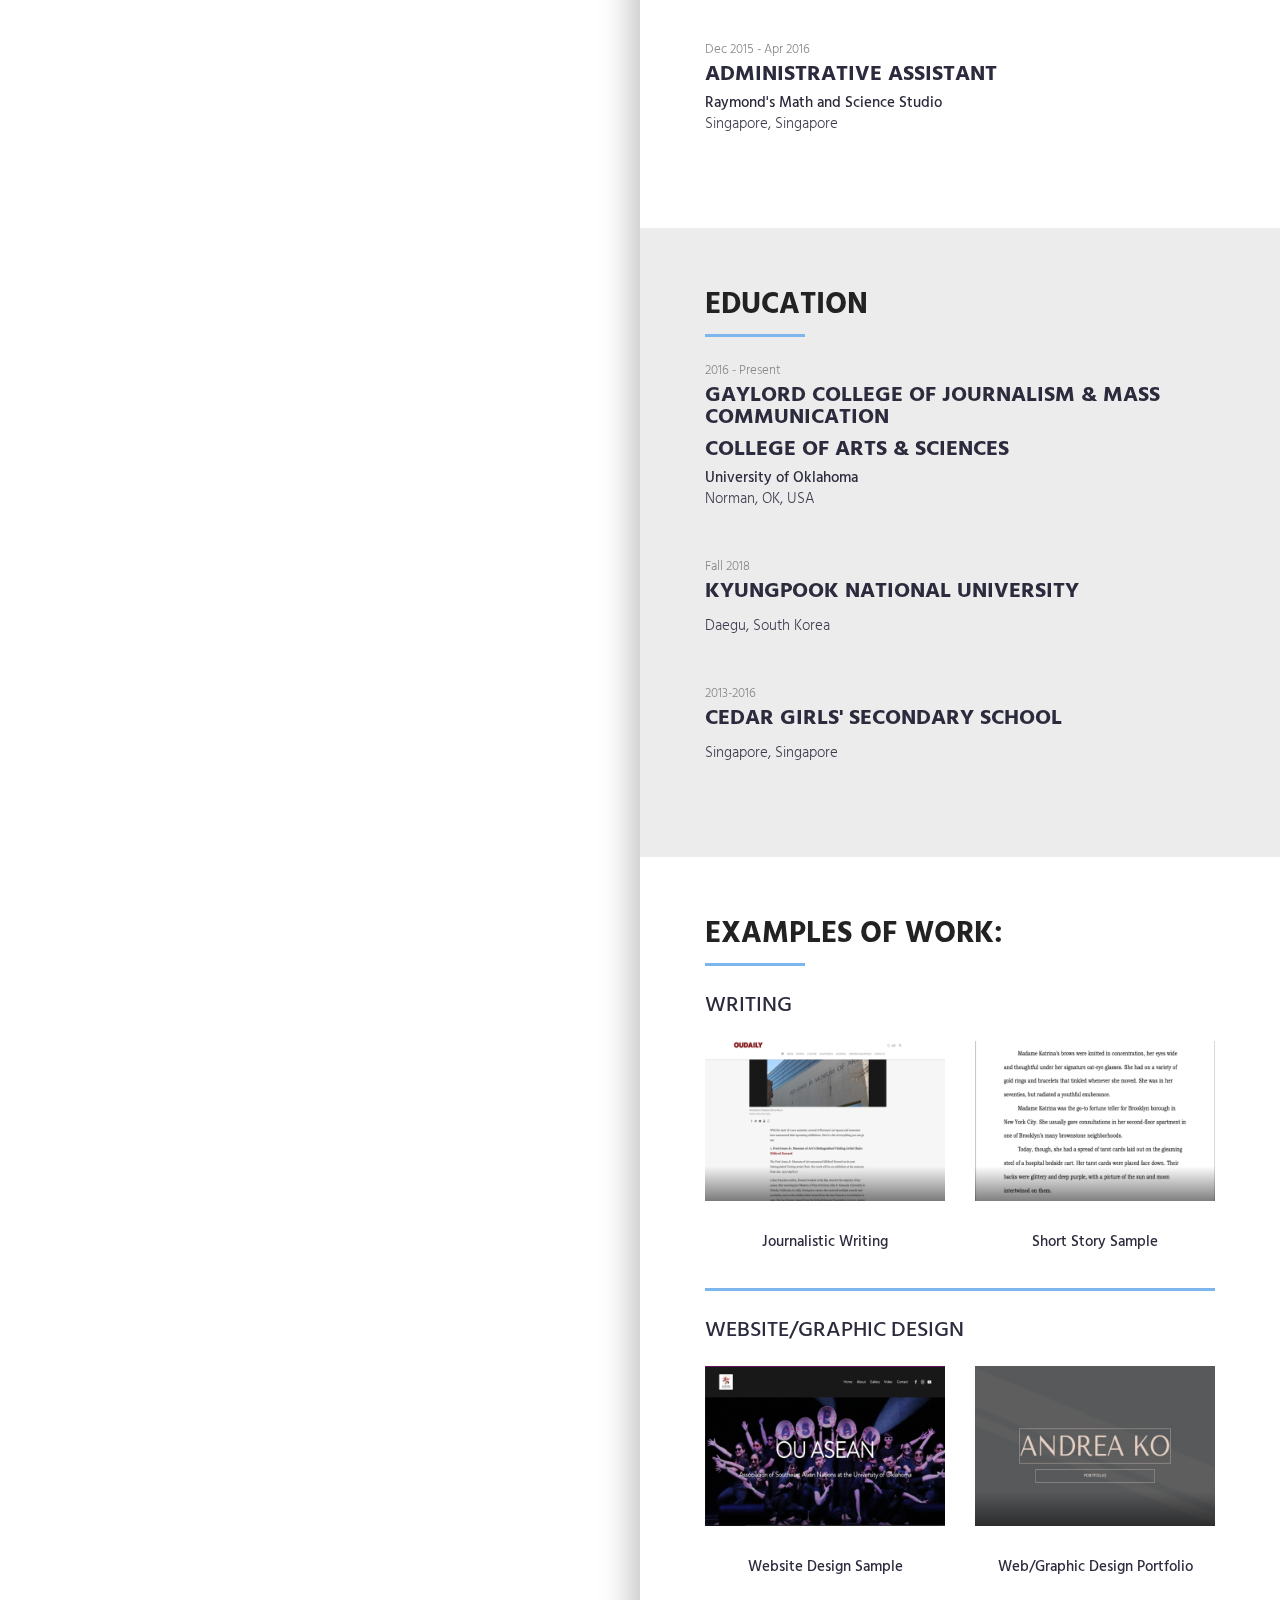
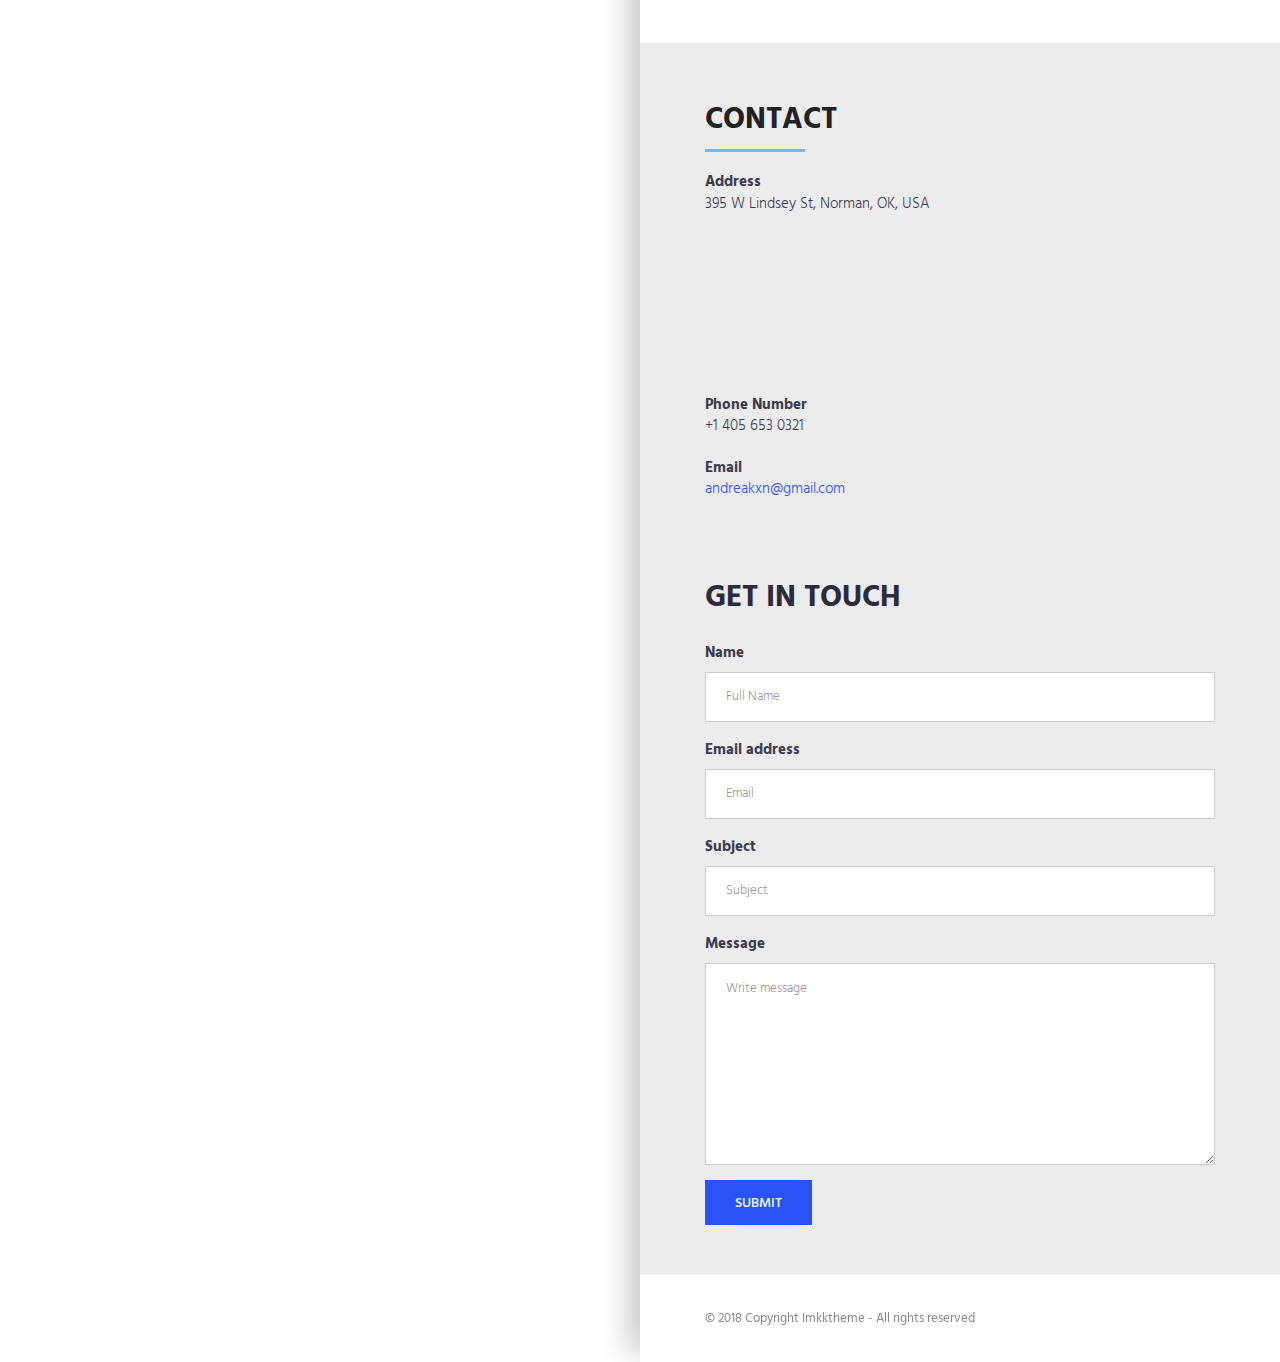
==== commit 42a75b35: "die" ====
--- a/index.html
+++ b/index.html
@@ -79,6 +79,7 @@
         <li><a href="#edu">EDUCATION</a></li>
         <li><a href="#port">PORTFOLIO</a></li>
         <li><a href="#cont">CONTACT</a></li>
+          <li><a href="files/resume.pdf" target="_blank">RESUME</a></li>  
       </ul>
     </div><!-- navigation end -->
 </nav>	
@@ -292,7 +293,7 @@
         </div>
         <div class="row">
               <div class="col-md-6">
-                <a class="portfolio-item" href="https://tinyurl.com/andreaoudaily" target="_blank">
+                <a class="portfolio-item" href="journalism.html" target="_blank">
                     <div class="portfolio-thumb">
                         <img src="images/oudaily.jpg" alt="journalistic writing">
                     </div>
@@ -302,7 +303,7 @@
                     </div>
                     <!-- portfolio-info -->
                 </a>
-               <h5 class="caption">Journalistic Writing Sample</h5>
+               <h5 class="caption">Journalistic Writing</h5>
             </div>
             <div class="col-md-6">
                 <a class="portfolio-item" href="files/writing%20sample.pdf"
--- a/css/portstyle.css
+++ b/css/portstyle.css
@@ -90,6 +90,7 @@
     outline         : none
     }
 
+
 a:hover,
 a:focus {
     text-decoration : none;
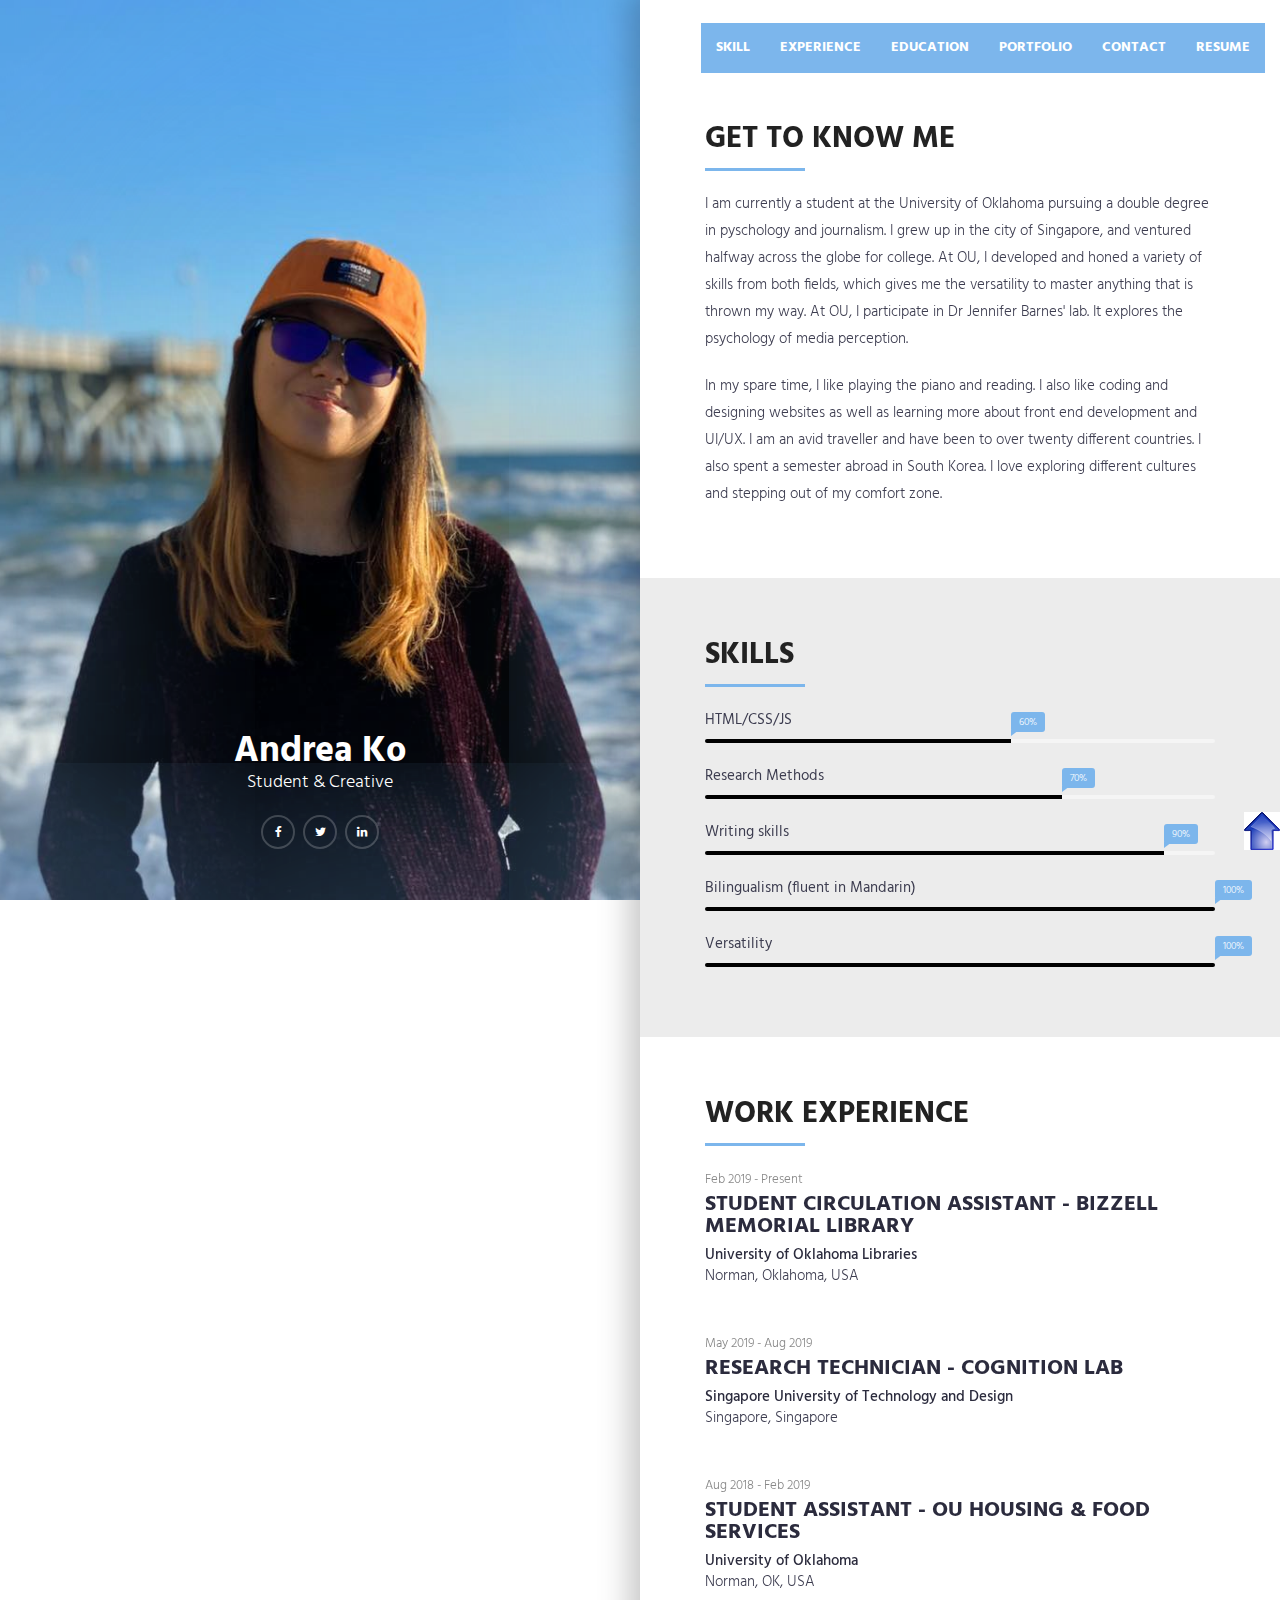
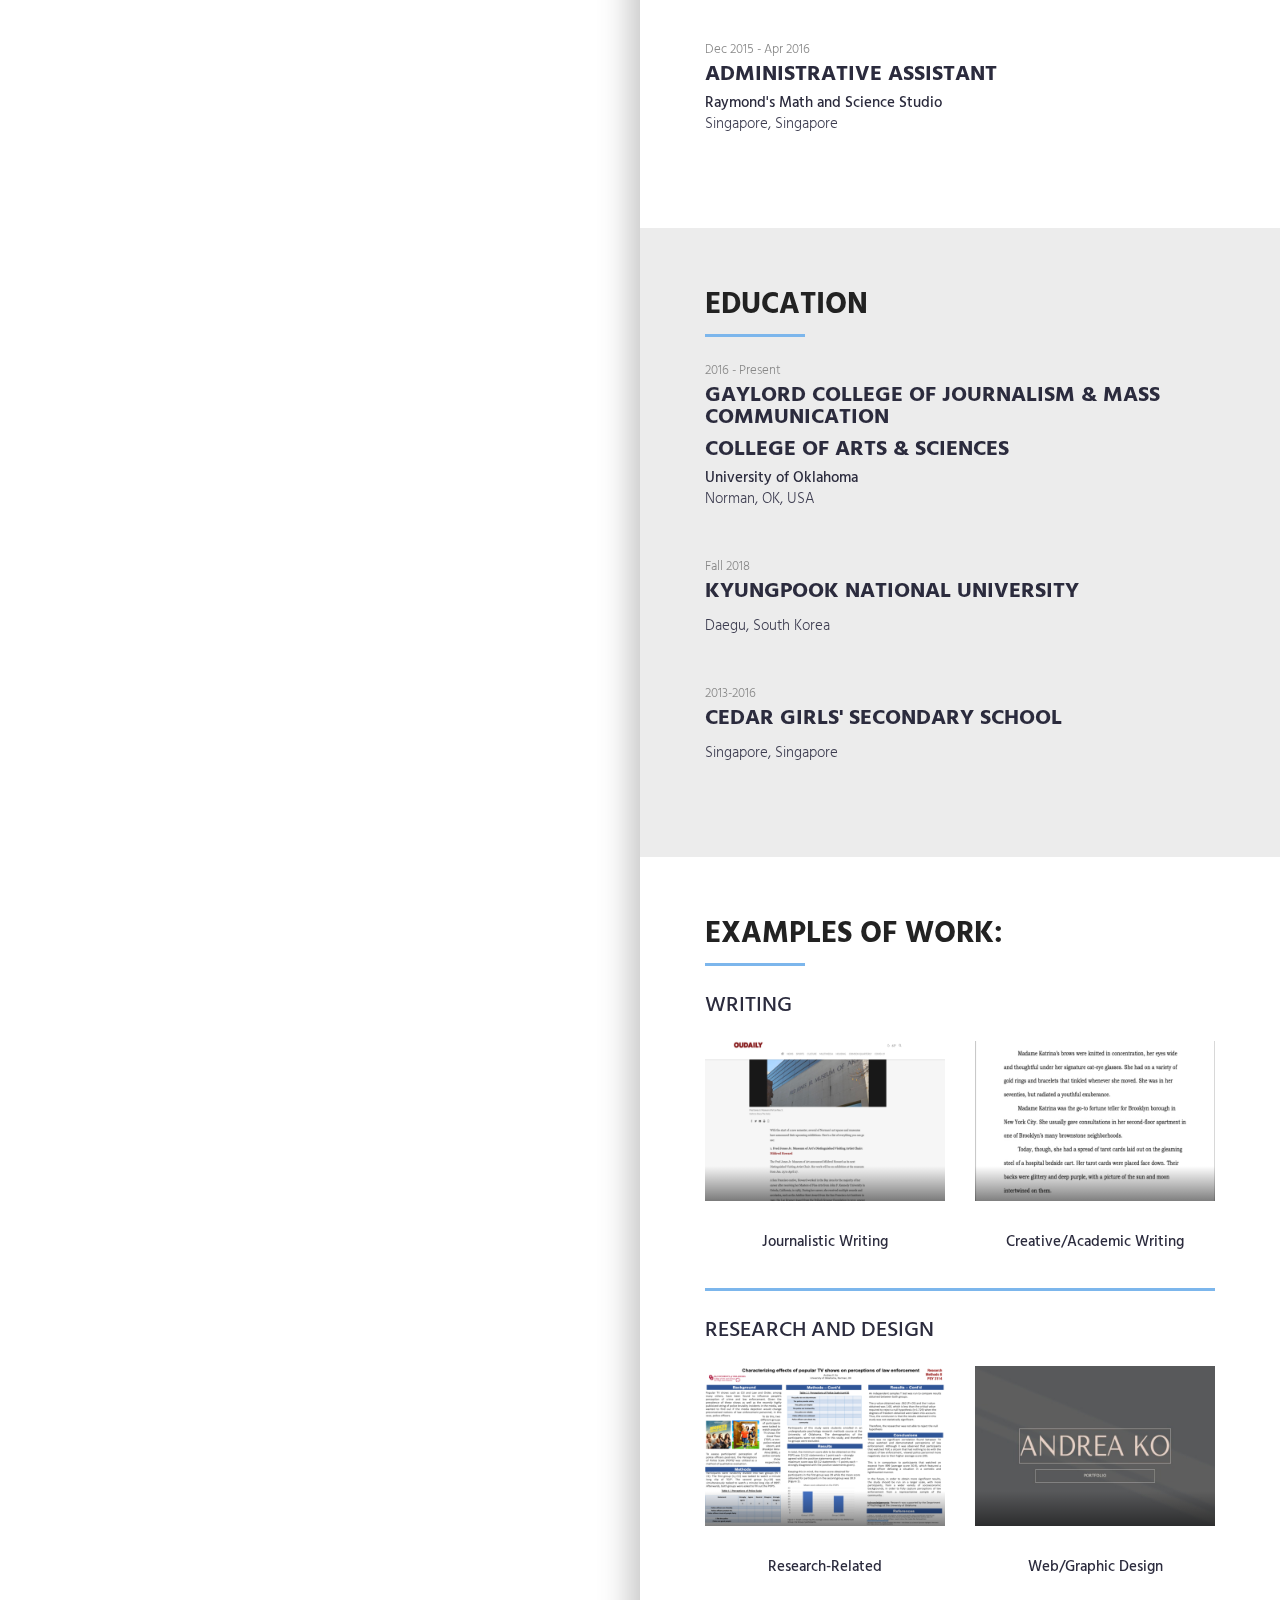
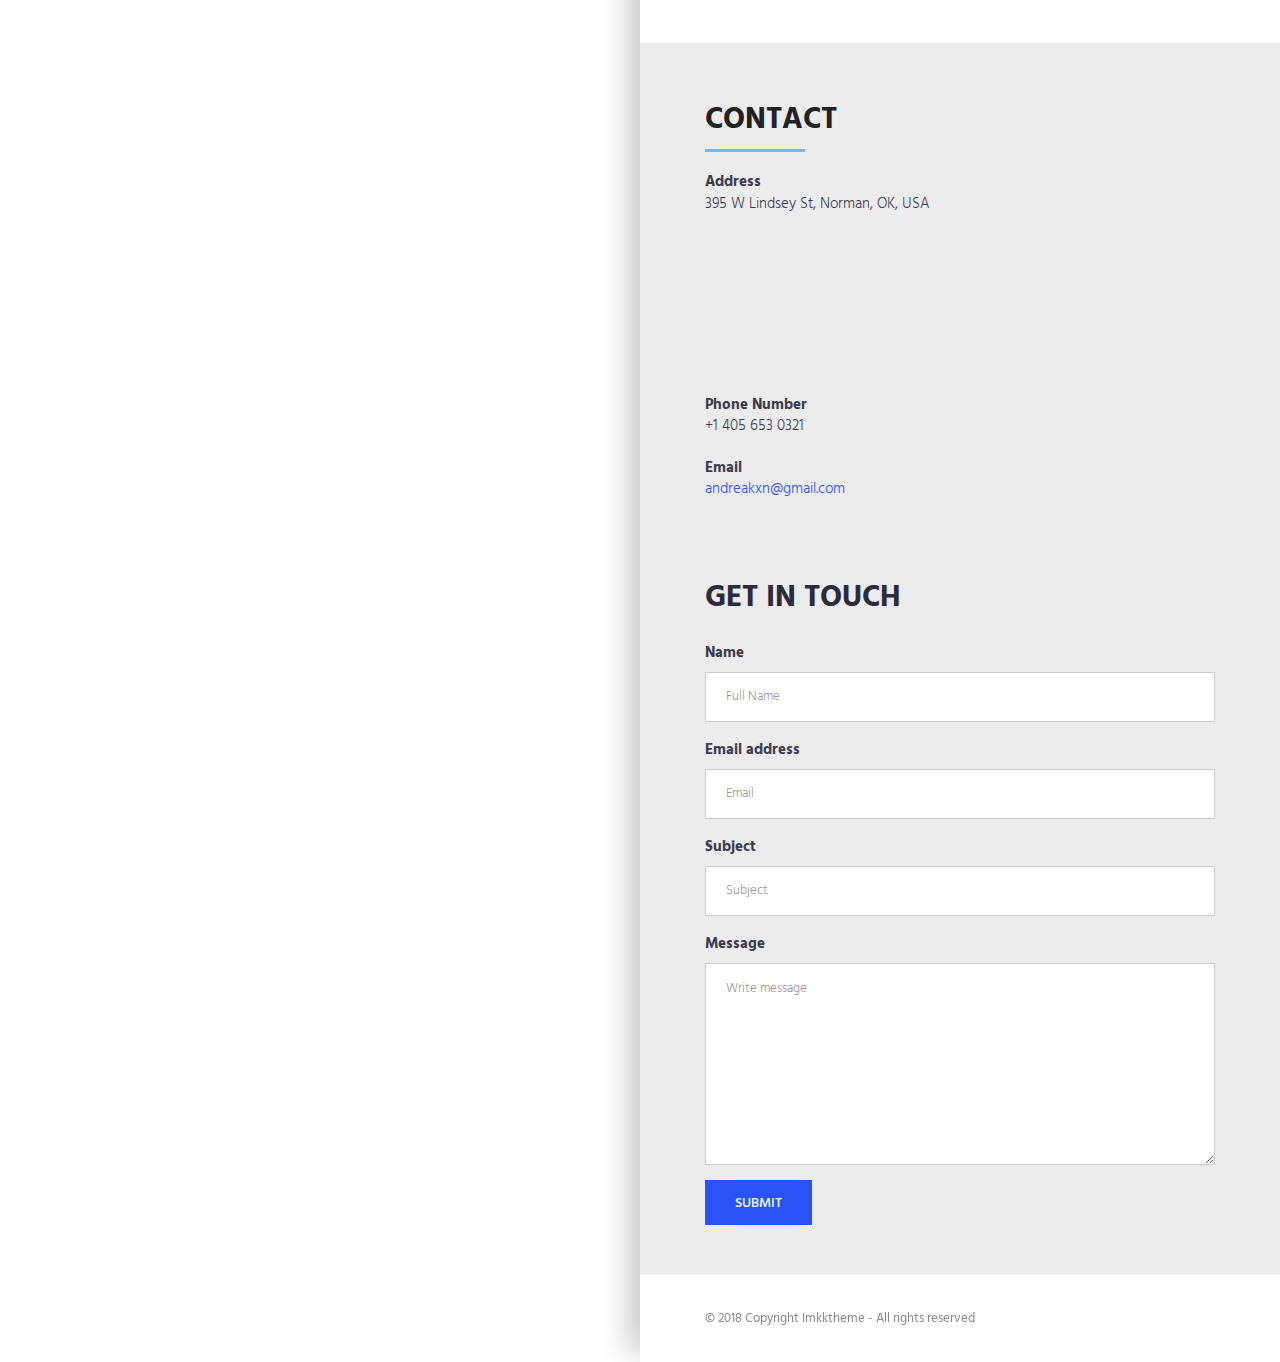
==== commit fd726e7b: "gg" ====
--- a/index.html
+++ b/index.html
@@ -306,10 +306,10 @@
                <h5 class="caption">Journalistic Writing</h5>
             </div>
             <div class="col-md-6">
-                <a class="portfolio-item" href="files/writing%20sample.pdf"
+                <a class="portfolio-item" href="creative.html"
                 target="_blank">
                     <div class="portfolio-thumb">
-                        <img src="images/writing.jpg" alt="Writing sample">
+                        <img src="images/writing.jpg" alt="other writing">
                     </div>
 
                     <div class="portfolio-info">
@@ -318,21 +318,21 @@
                     
                 </a>
                 
-                <h5 class="caption">Short Story Sample</h5>
+                <h5 class="caption">Creative/Academic Writing</h5>
                 <!-- .portfolio-item -->
             </div>
             
            
             <div class="col-md-12">
              <hr>
-                    <h3>WEBSITE/GRAPHIC DESIGN</h3>
+                    <h3>RESEARCH AND DESIGN</h3>
                 
                 </div>
                 
            <div class="col-md-6">
-                <a class="portfolio-item" href="https://aseanatou.wixsite.com/home" target="_blank">
+                <a class="portfolio-item" href="research.html" target="_blank">
                     <div class="portfolio-thumb">
-                        <img src="images/asean.jpg" alt="ASEAN website">
+                        <img src="images/poster.jpg" alt="Research">
                     </div>
 
                     <div class="portfolio-info">
@@ -340,11 +340,11 @@
                     </div>
                     <!-- portfolio-info -->
                 </a>
-               <h5 class="caption">Website Design Sample</h5>
+               <h5 class="caption">Research-Related</h5>
                 <!-- .portfolio-item -->
             </div>
             <div class="col-md-6">
-                <a class="portfolio-item" href="files/Ko_portfolio.pdf" target="_blank">
+                <a class="portfolio-item" href="webdesign.html" target="_blank">
                     <div class="portfolio-thumb">
                         <img src="images/portfolio.jpg" alt="portfolio">
                     </div>
@@ -354,7 +354,7 @@
                     </div>
                     <!-- portfolio-info -->
                 </a>
-                <h5 class="caption">Web/Graphic Design Portfolio</h5>
+                <h5 class="caption">Web/Graphic Design </h5>
                 <!-- .portfolio-item -->
             </div>
 
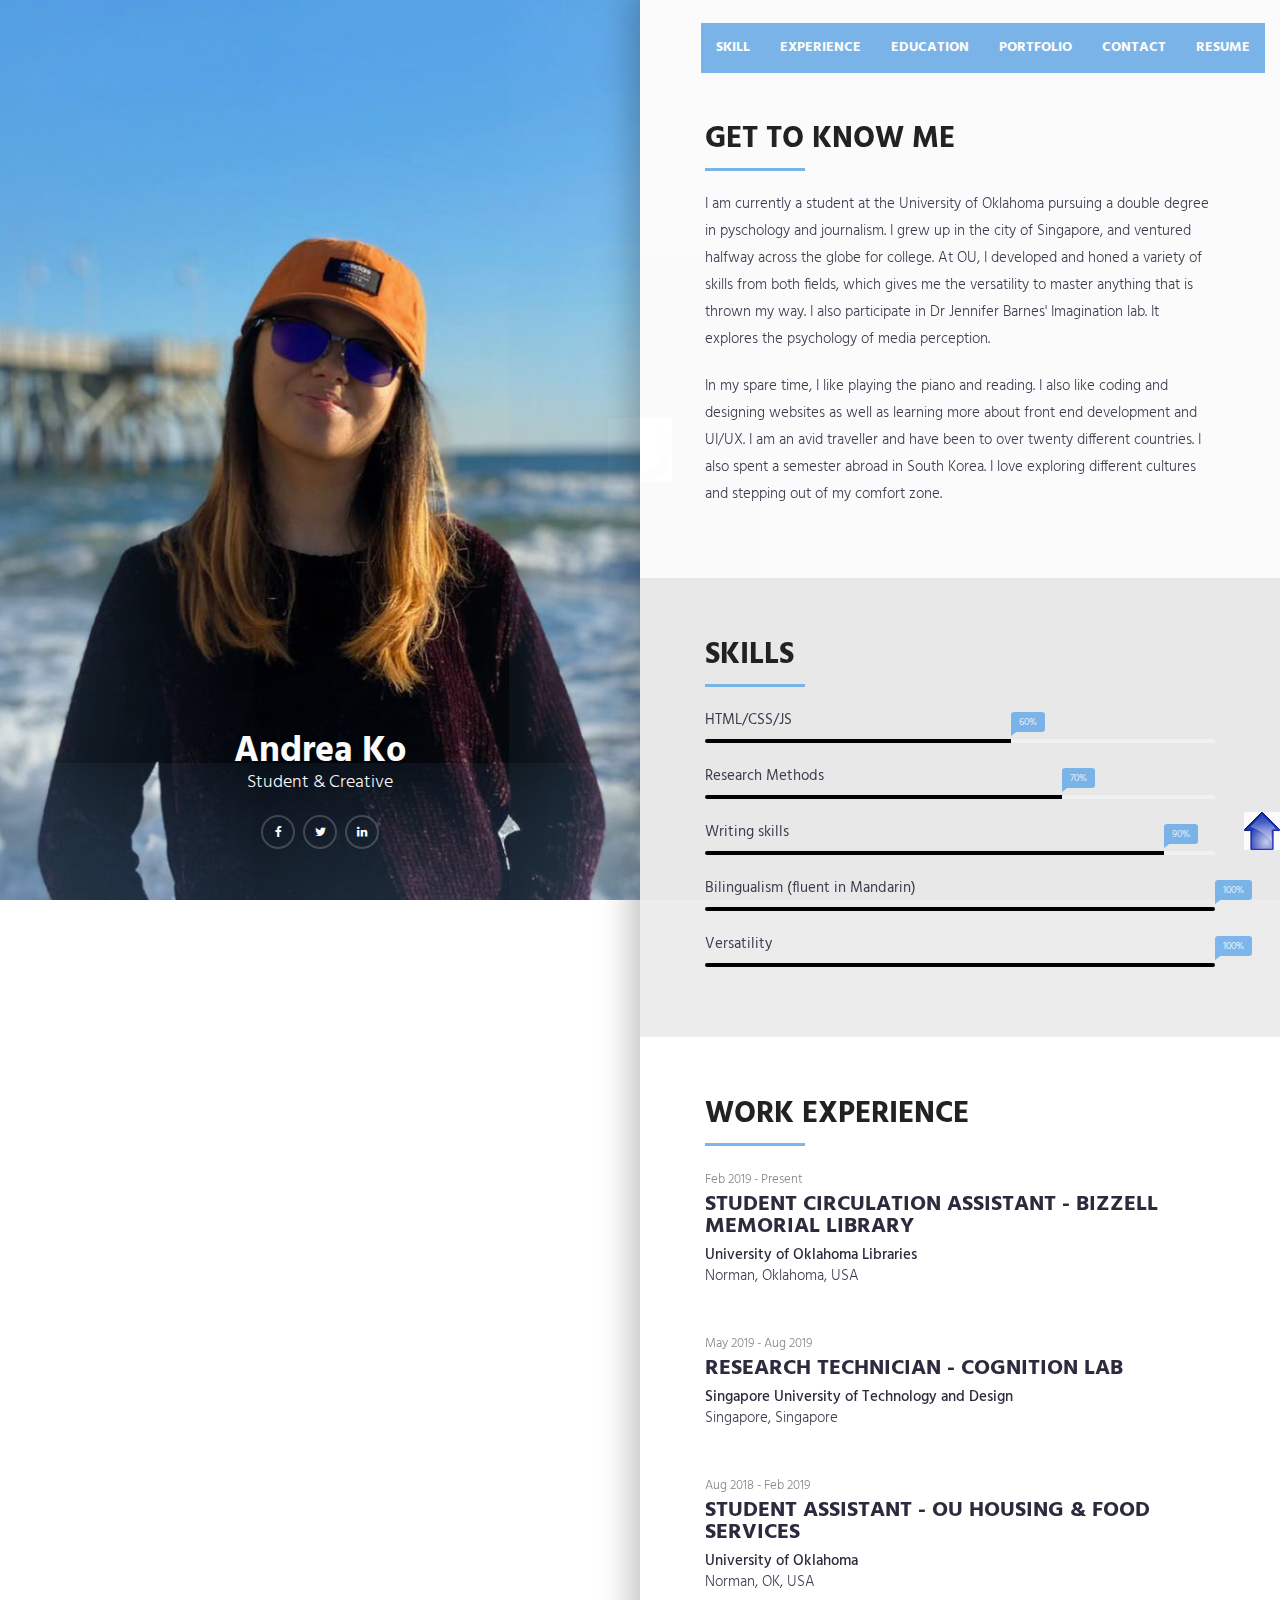
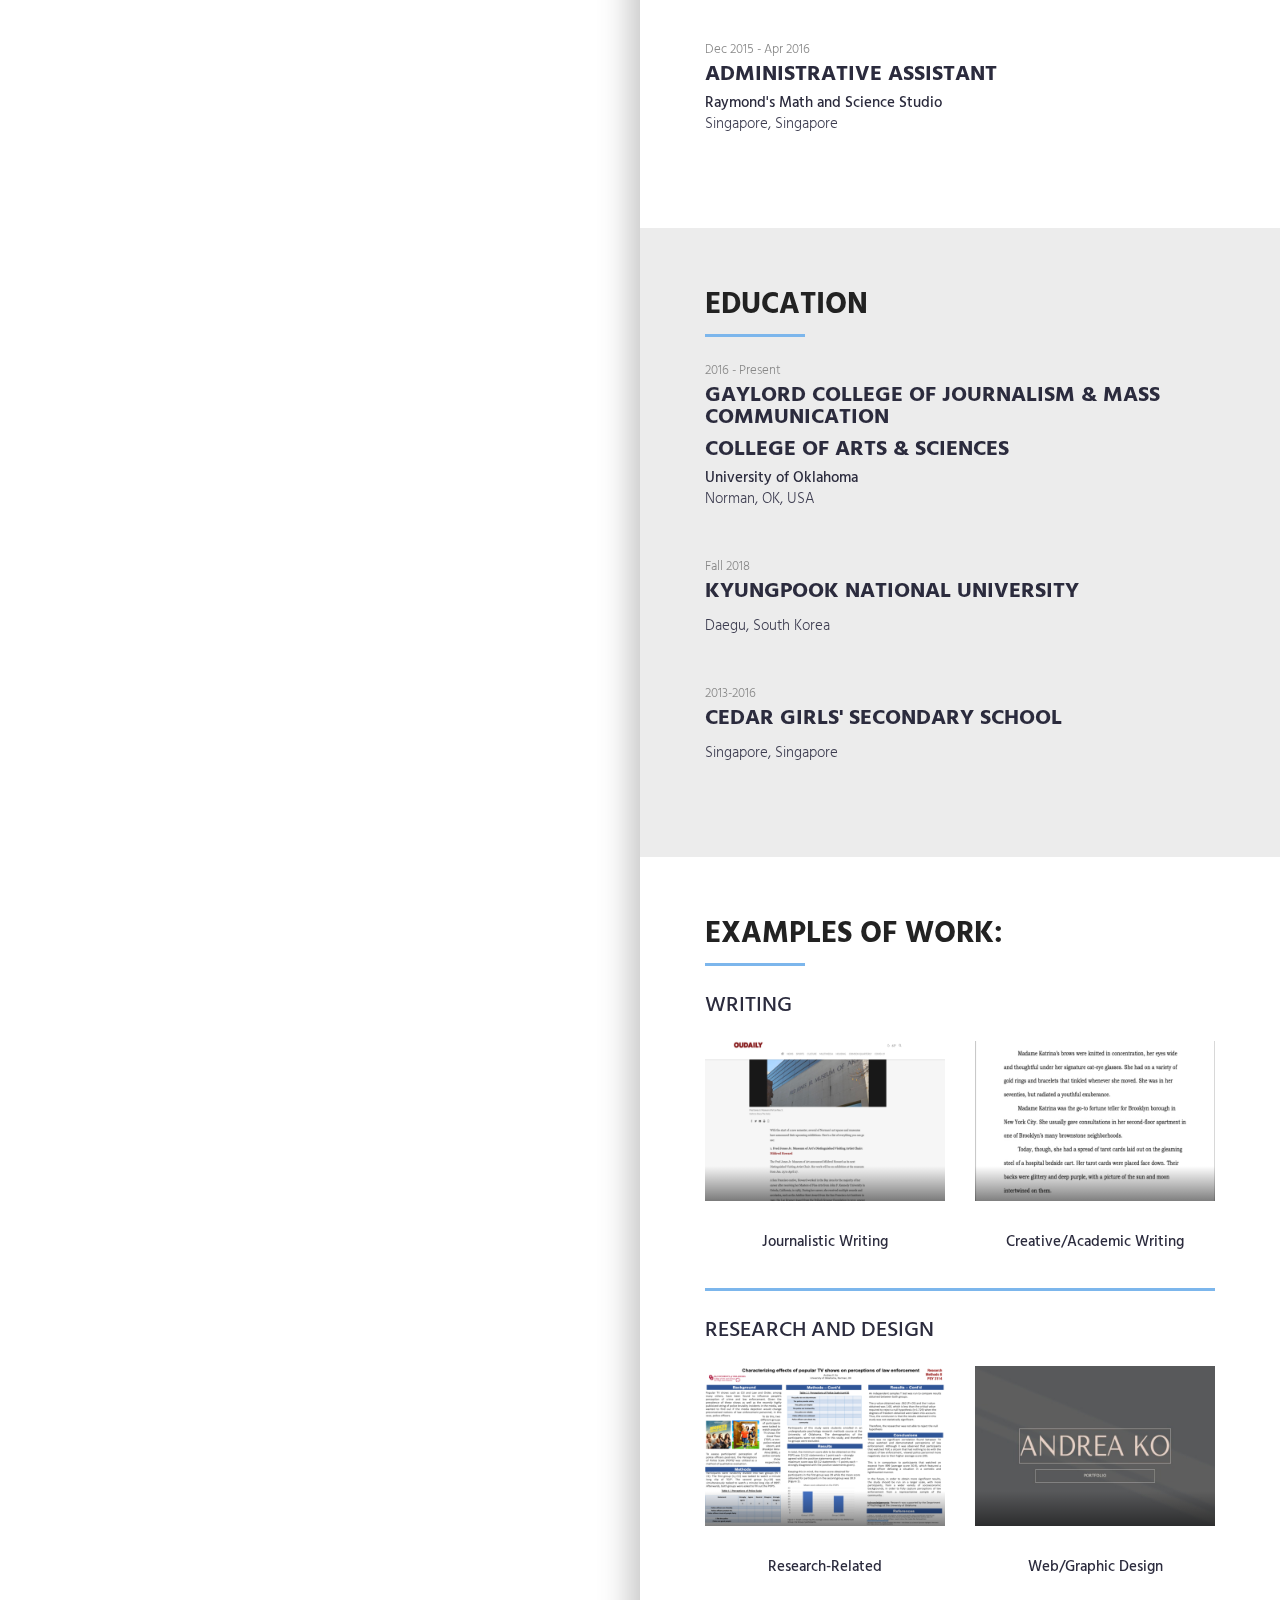
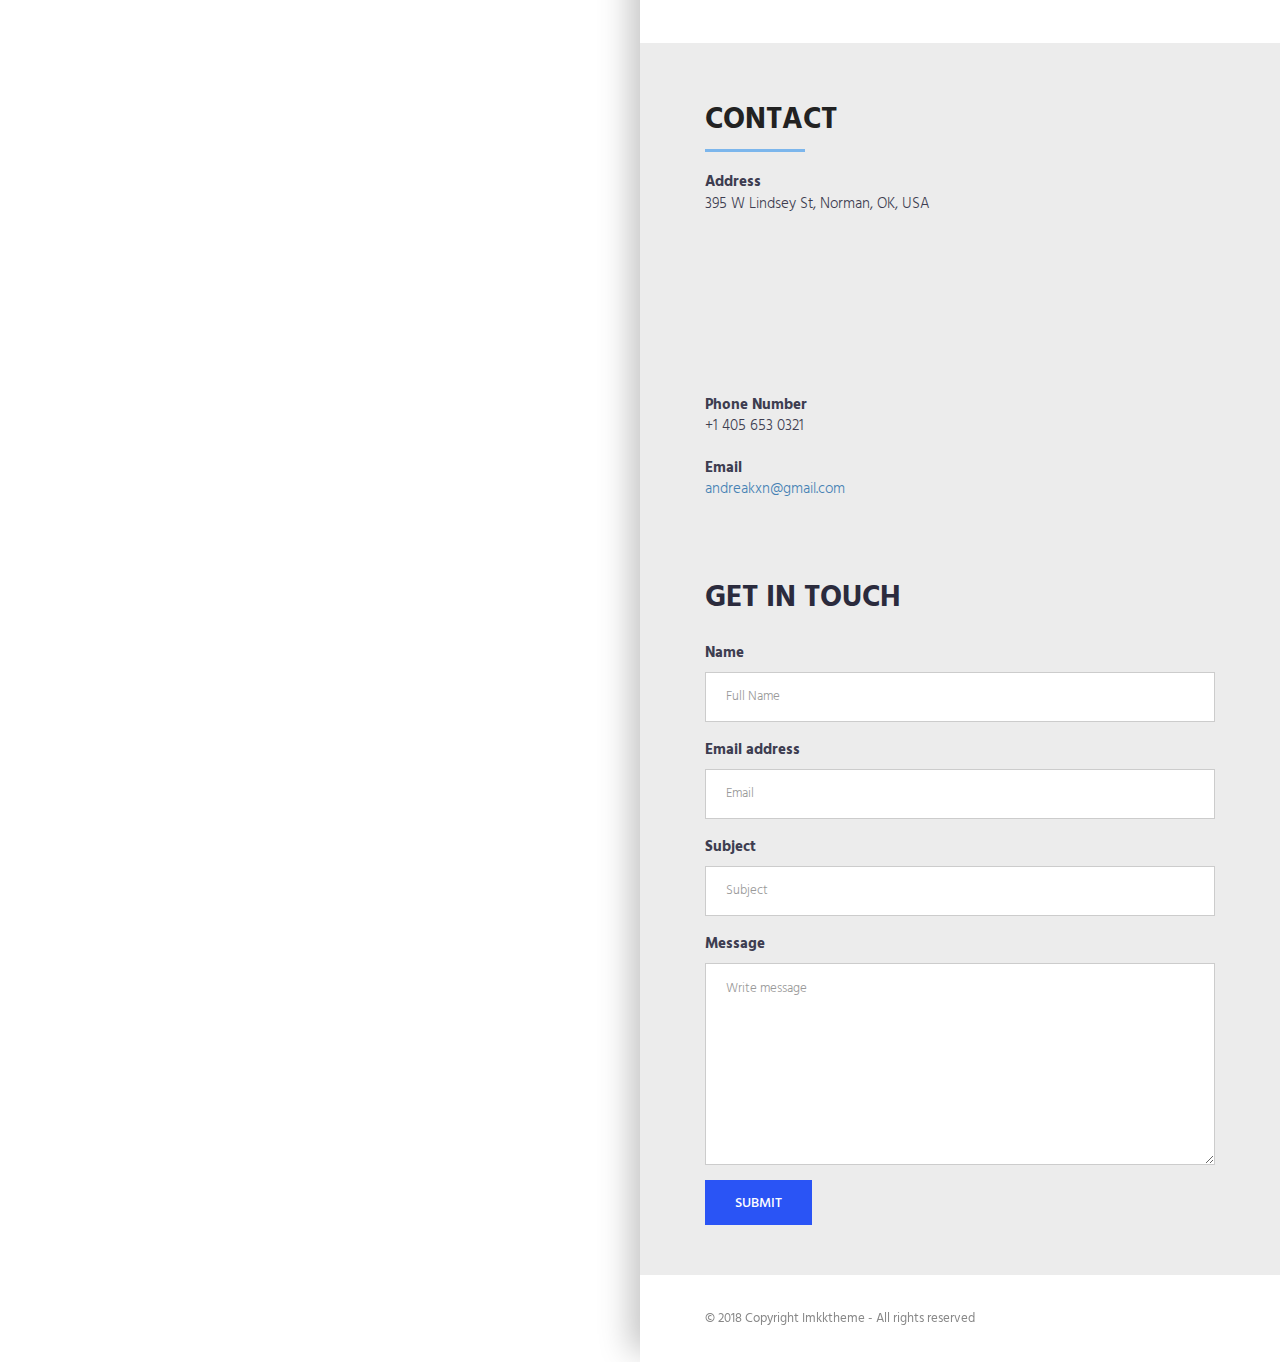
==== commit 753def3c: "fg" ====
--- a/index.html
+++ b/index.html
@@ -93,7 +93,7 @@
                 </div>
             </div>
             <div class="col-md-12">
-                <p>I am currently a student at the University of Oklahoma pursuing a double degree in pyschology and journalism. I grew up in the city of Singapore, and ventured halfway across the globe for college. At OU, I developed and honed a variety of skills from both fields, which gives me the versatility to master anything that is thrown my way. At OU, I participate in Dr Jennifer Barnes' lab. It explores the psychology of media perception.<br>
+                <p>I am currently a student at the University of Oklahoma pursuing a double degree in pyschology and journalism. I grew up in the city of Singapore, and ventured halfway across the globe for college. At OU, I developed and honed a variety of skills from both fields, which gives me the versatility to master anything that is thrown my way. I also participate in Dr Jennifer Barnes' Imagination lab. It explores the psychology of media perception.<br>
                 </p>
             <p>In my spare time, I like playing the piano and reading. I also like coding and designing websites as well as learning more about front end development and UI/UX.
             I am an avid traveller and have been to over twenty different countries. I also spent a semester abroad in South Korea. I love exploring different cultures and stepping out of my comfort zone.<br>               </p>
--- a/css/portstyle.css
+++ b/css/portstyle.css
@@ -74,12 +74,17 @@
  * LINK STYLE
  *------------------------------------------*/
 a {
-    color              : #2a54f5;
+    color              : steelblue;
     text-decoration    : none;
     -webkit-transition : all 0.3s ease 0s;
     -moz-transition    : all 0.3s ease 0s;
     -o-transition      : all 0.3s ease 0s;
     transition         : all 0.3s ease 0s;
+    }
+a:hover,
+a:focus {
+    text-decoration : underline;
+    color           : deepskyblue;
     }
 
 a,
@@ -91,11 +96,6 @@
     }
 
 
-a:hover,
-a:focus {
-    text-decoration : none;
-    color           : #2a54f5;
-    }
 
 p {
     margin-bottom : 20px;
@@ -106,6 +106,11 @@
     padding    : 0;
     list-style : none;
     }
+
+.reflection-item{
+    
+    font-size: 20px;
+}
 
 /*------------------
  * Button Style
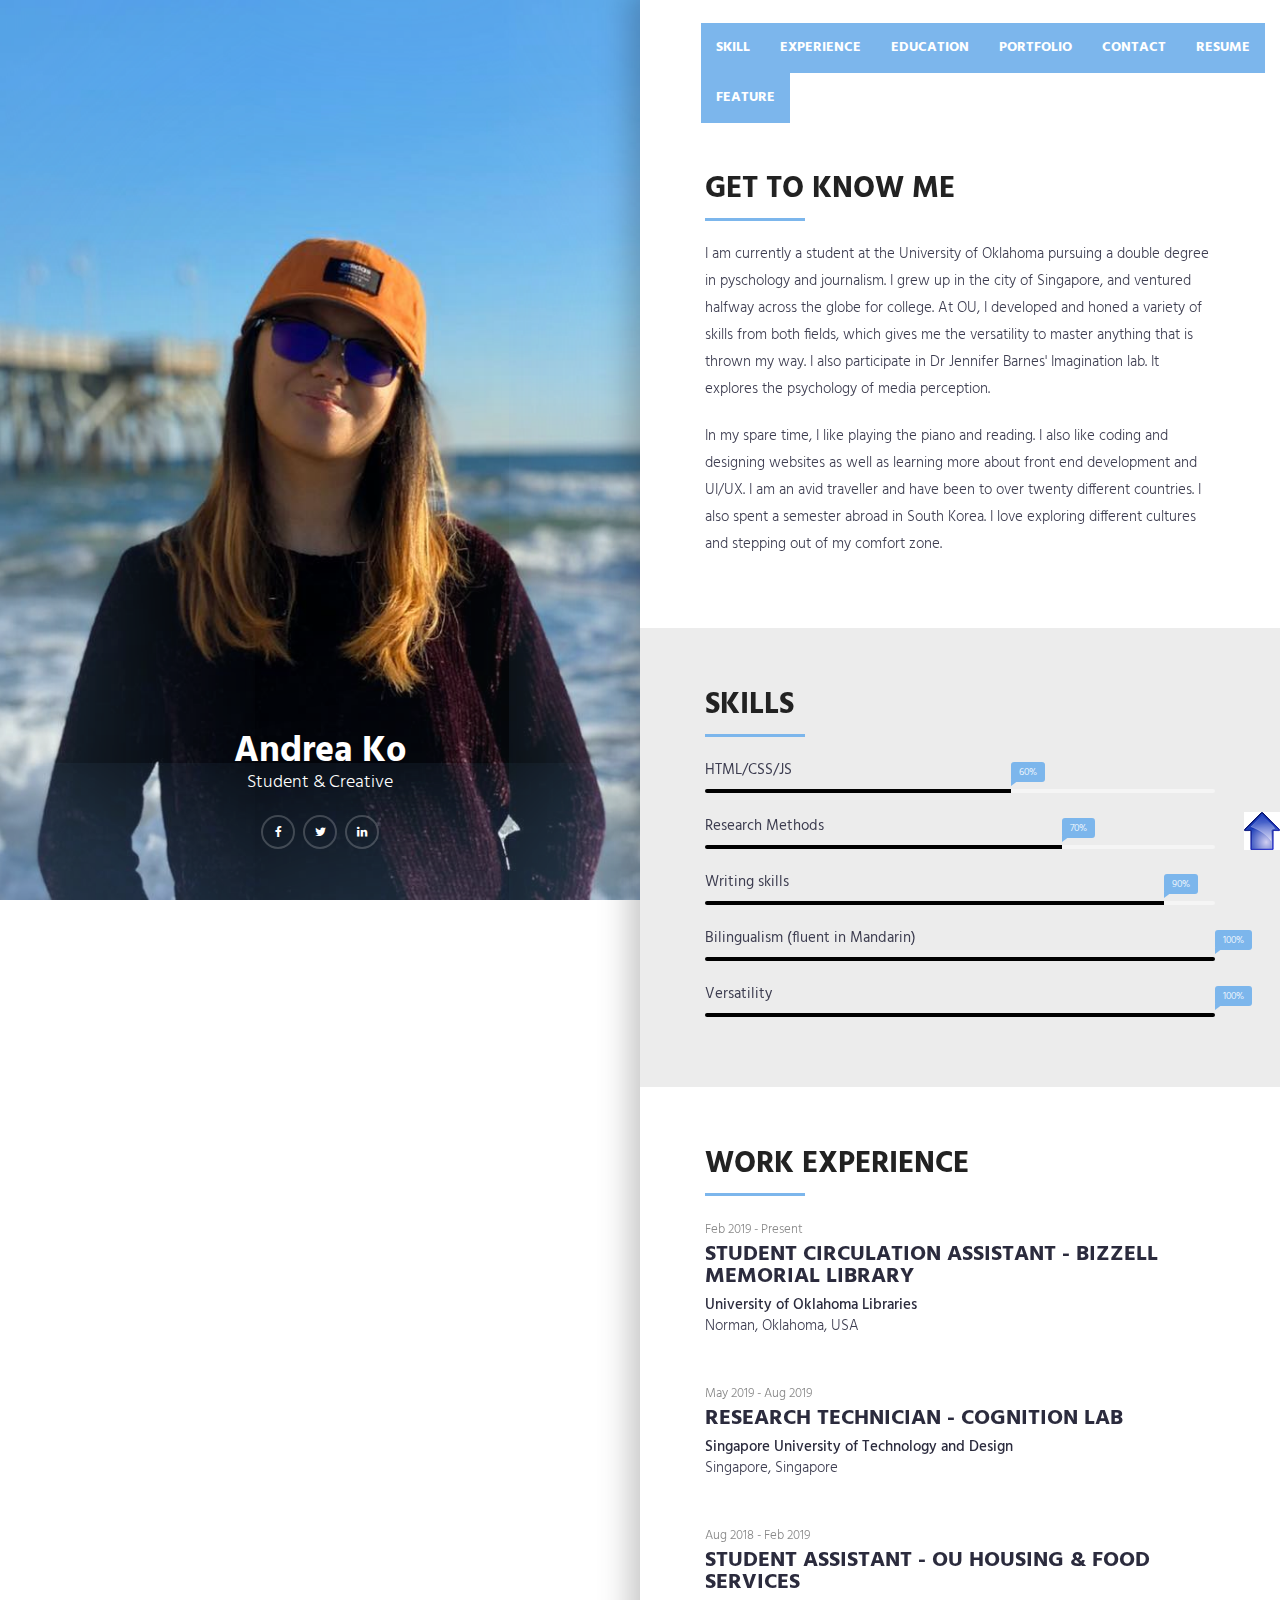
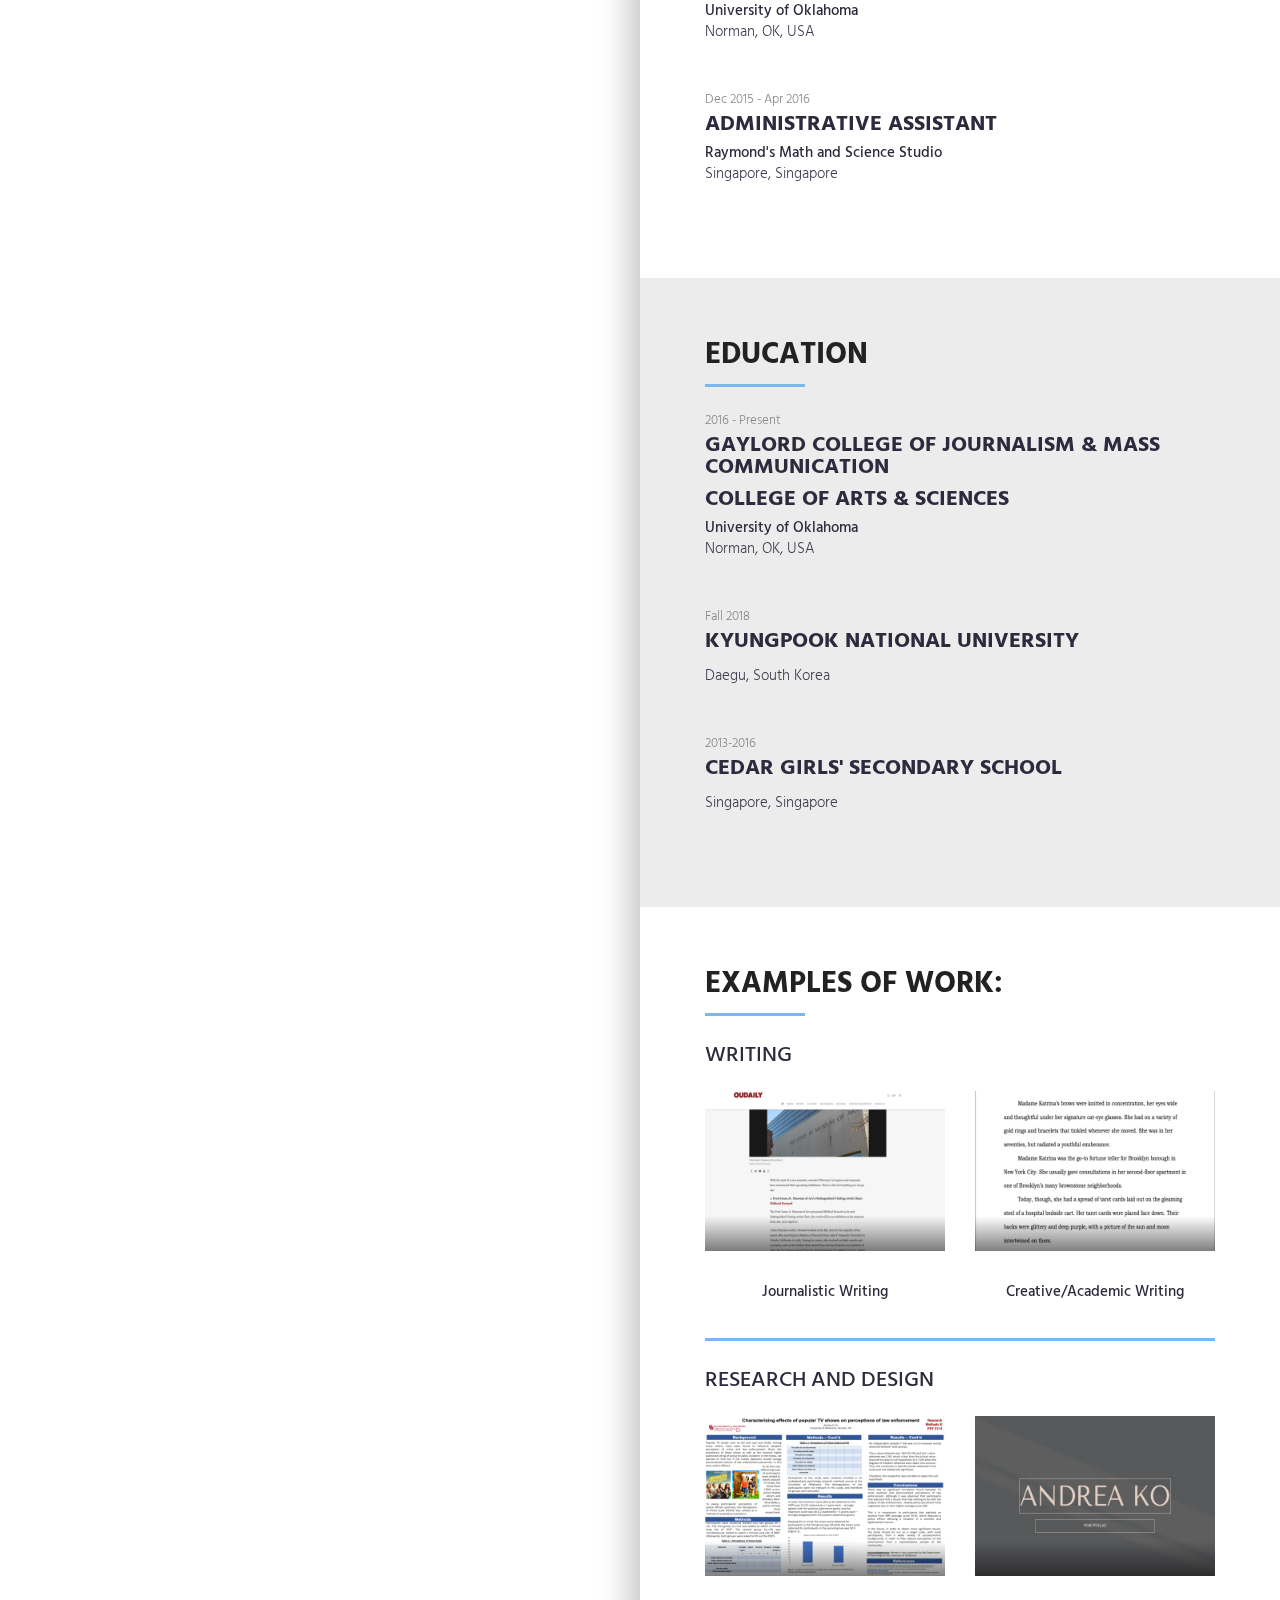
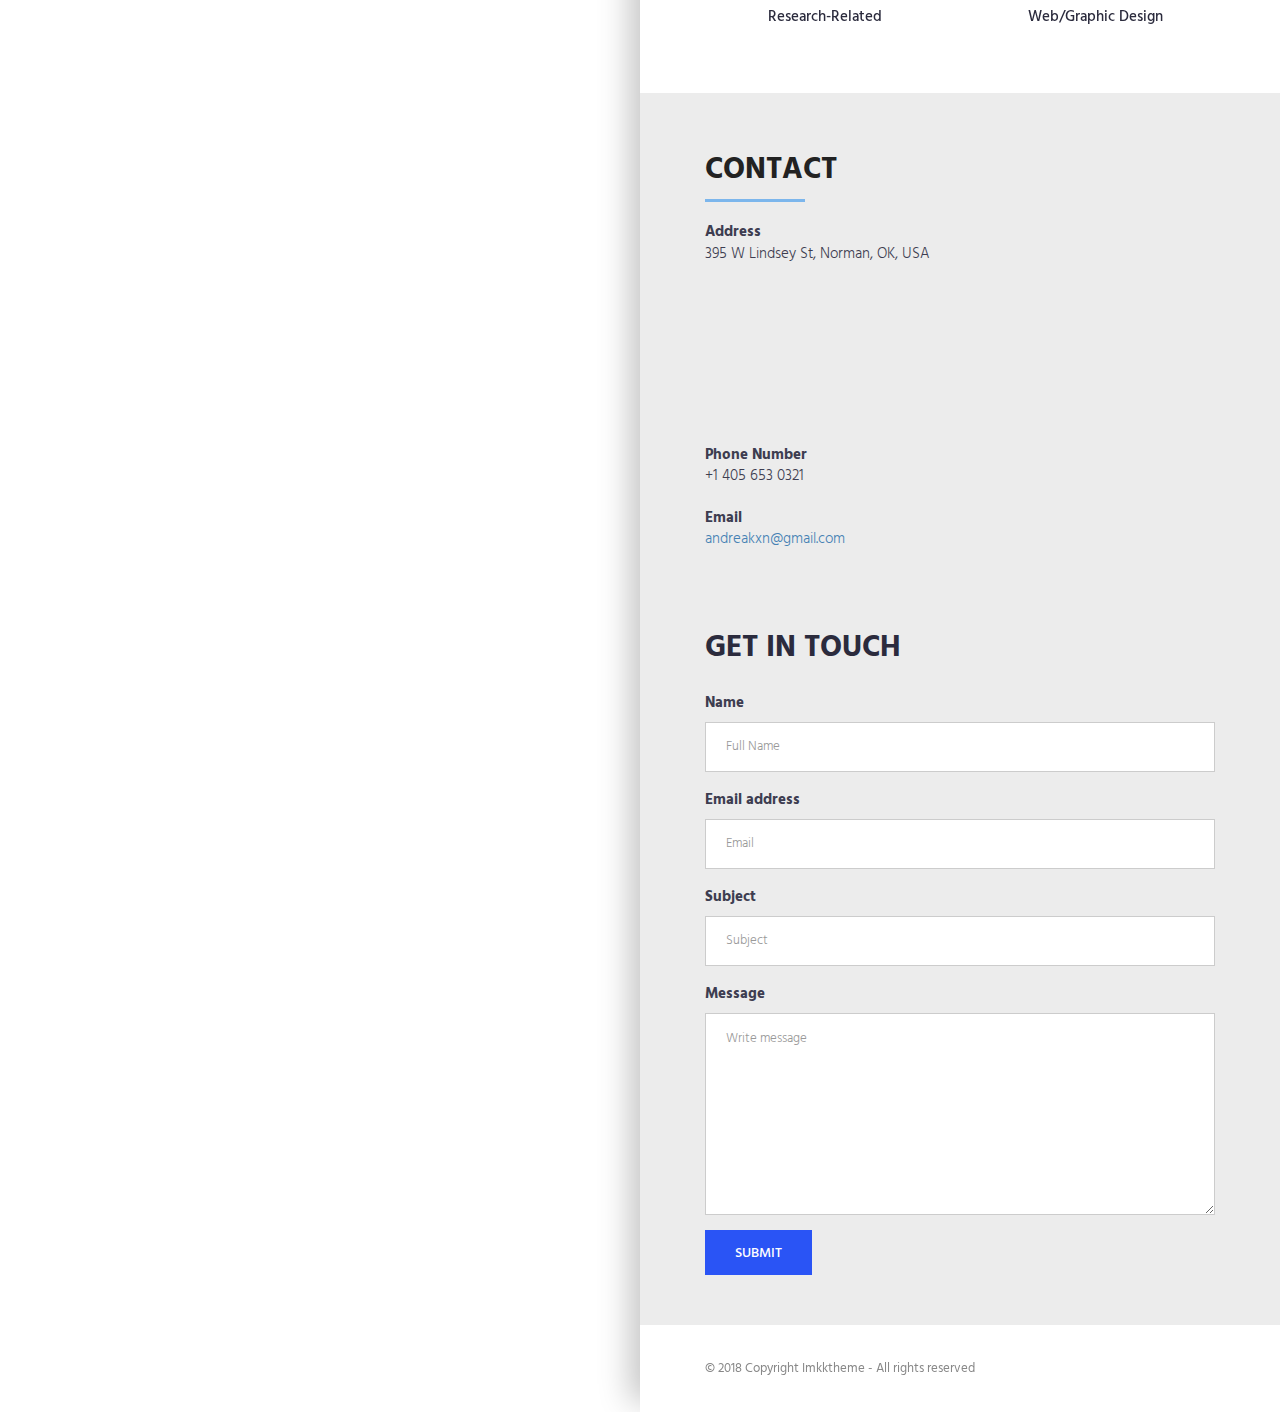
==== commit e5a32065: "kms" ====
--- a/index.html
+++ b/index.html
@@ -80,6 +80,7 @@
         <li><a href="#port">PORTFOLIO</a></li>
         <li><a href="#cont">CONTACT</a></li>
           <li><a href="files/resume.pdf" target="_blank">RESUME</a></li>  
+          <li><a href="feature.html">FEATURE</a></li>
       </ul>
     </div><!-- navigation end -->
 </nav>	
